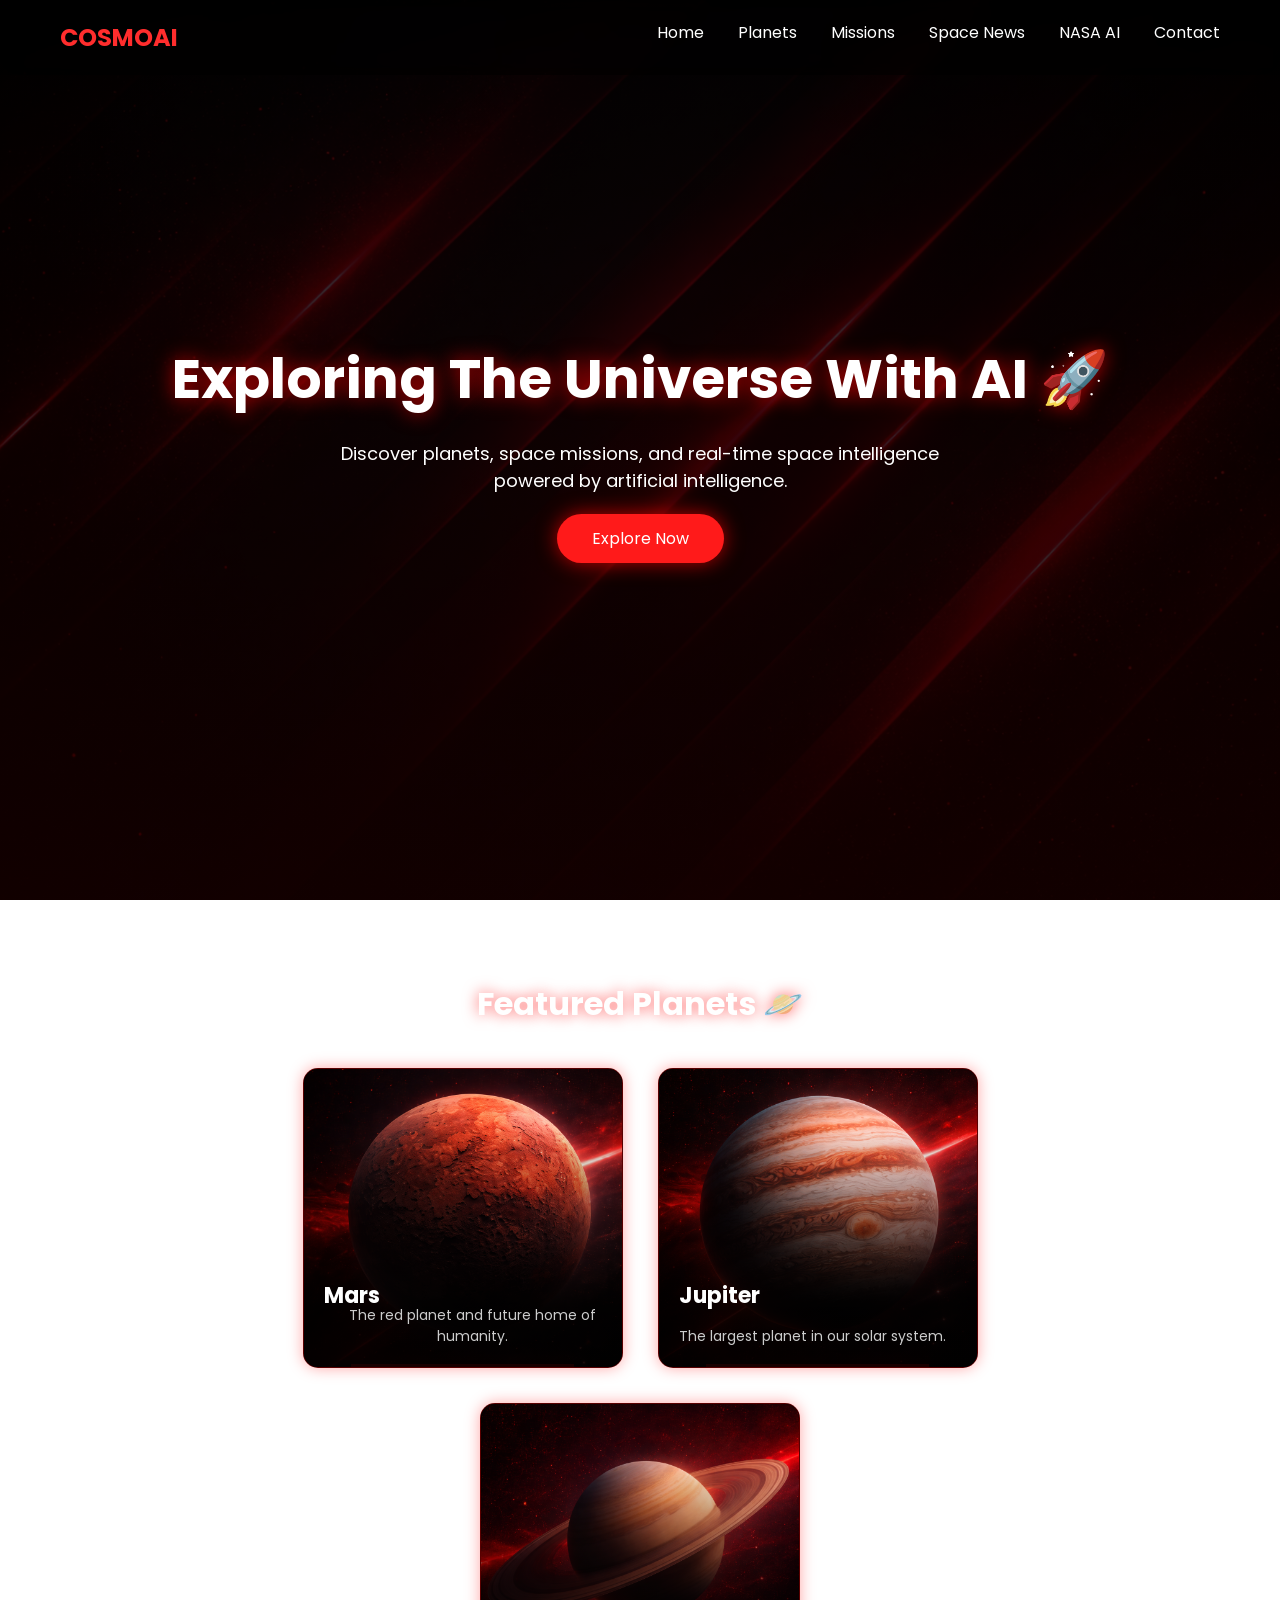
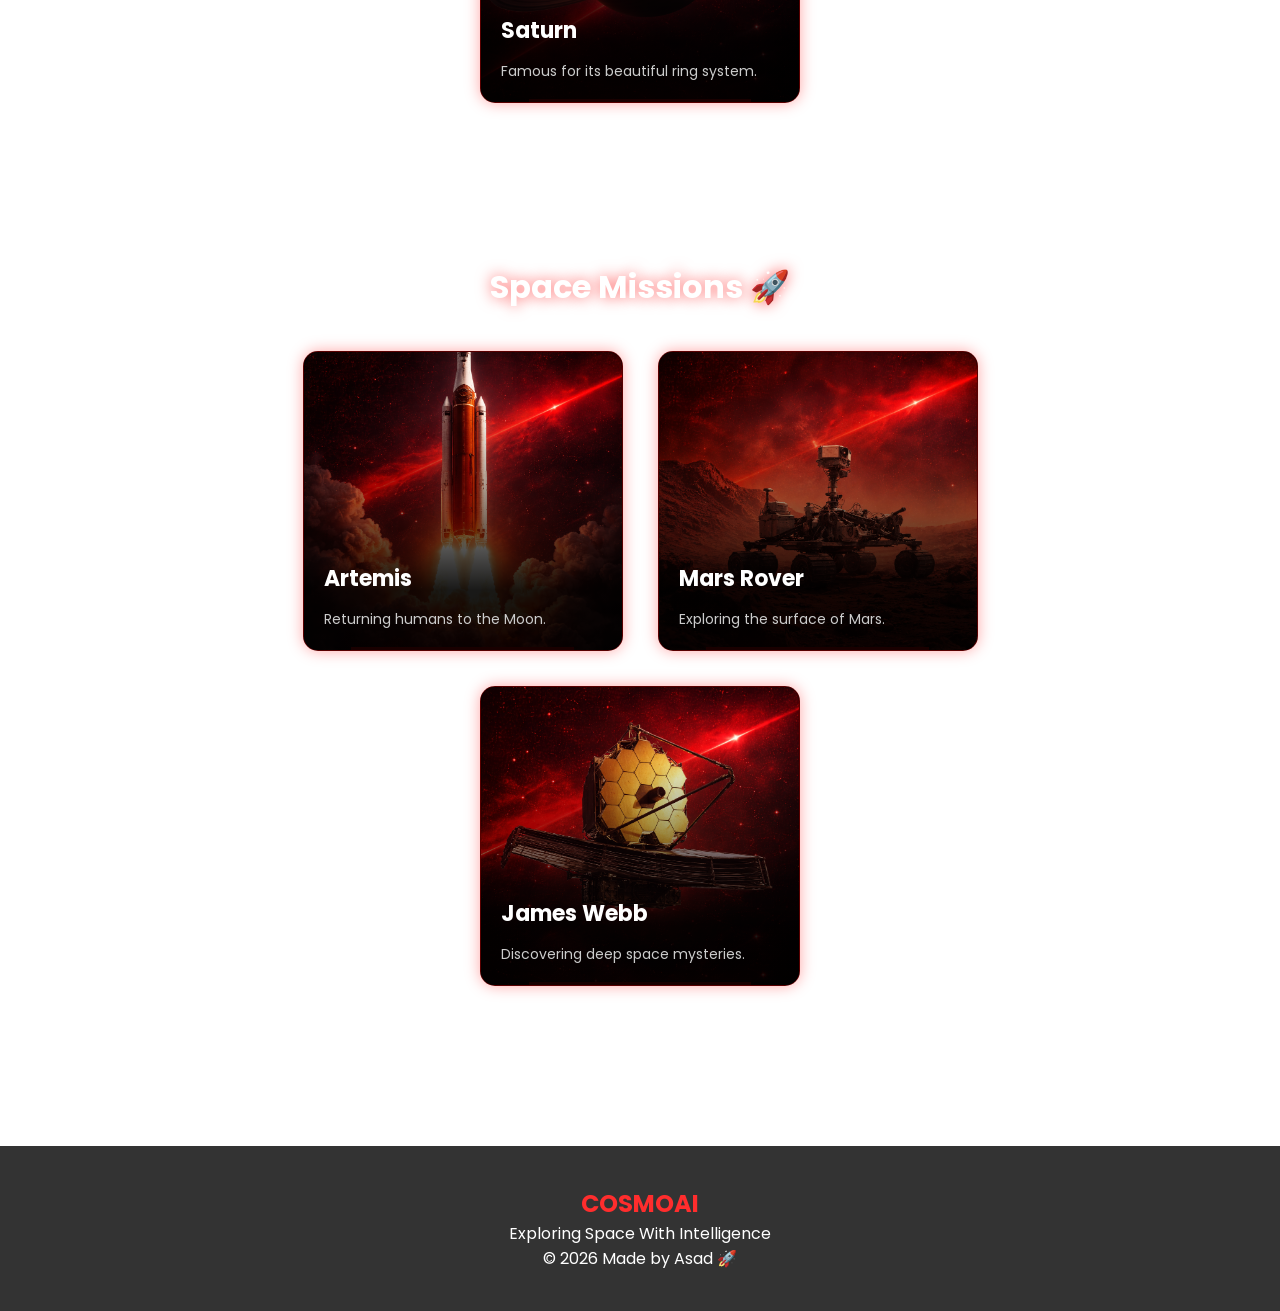
==== index.html @ 58a57398 "image added" ====
<!DOCTYPE html>
<html lang="en">
<head>
    <meta charset="UTF-8">
    <title>CosmoAI</title>
    <meta name="viewport" content="width=device-width, initial-scale=1.0">

    <link rel="stylesheet" href="index.css">
    <link href="https://fonts.googleapis.com/css2?family=Poppins:wght@300;500;700&display=swap" rel="stylesheet">
</head>
<body>

<!-- NAVBAR -->
<header class="navbar">
    <div class="logo">COSMOAI</div>
    <nav>
        <a href="#">Home</a>
        <a href="#">Planets</a>
        <a href="#">Missions</a>
        <a href="#">Space News</a>
        <a href="#">NASA AI</a>
        <a href="#">Contact</a>
    </nav>
</header>

<!-- HERO -->
<section class="hero">
    <h1>Exploring The Universe With AI 🚀</h1>
    <p>Discover planets, space missions, and real-time space intelligence powered by artificial intelligence.</p>
    <button class="glow-btn">Explore Now</button>
</section>

<!-- PLANETS -->
<section class="section">
    <h2>Featured Planets 🪐</h2>
    <div class="cards">
        <div class="card">
            <img src="mars1.png">
            <h3>Mars</h3>
            <p>The red planet and future home of humanity.</p>
        </div>

        <div class="card">
            <img src="jupiter.png">
            <h3>Jupiter</h3>
            <p>The largest planet in our solar system.</p>
        </div>

        <div class="card">
            <img src="saturn.png">
            <h3>Saturn</h3>
            <p>Famous for its beautiful ring system.</p>
        </div>
    </div>
</section>

<!-- MISSIONS -->
<section class="section">
    <h2>Space Missions 🚀</h2>
    <div class="cards">
        <div class="card">
            <img src="artemis.png">
            <h3>Artemis</h3>
            <p>Returning humans to the Moon.</p>
        </div>

        <div class="card">
            <img src="mars-rover.png">
            <h3>Mars Rover</h3>
            <p>Exploring the surface of Mars.</p>
        </div>

        <div class="card">
            <img src="webb.png">
            <h3>James Webb</h3>
            <p>Discovering deep space mysteries.</p>
        </div>
    </div>
</section>

<!-- FOOTER -->
<footer>
    <h2>COSMOAI</h2>
    <p>Exploring Space With Intelligence</p>
    <p>© 2026 Made by Asad 🚀</p>
</footer>

</body>
</html>
---- index.css ----
* {
    margin: 0;
    padding: 0;
    box-sizing: border-box;
    font-family: 'Poppins', sans-serif;
}

body {
    color: white;
    overflow-x: hidden;
}

/* SLASH BACKGROUND */
body::before {
    content: "";
    position: fixed;
    width: 100%;
    height: 100%;
    background:
        linear-gradient(rgba(0,0,0,0.8), rgba(20,0,0,0.85)),
        url("slashes.png");
    background-size: cover;
    background-position: center;
    background-attachment: fixed;
    z-index: -1;
}

/* NAVBAR */
.navbar {
    display: flex;
    justify-content: space-between;
    padding: 20px 60px;
    background: rgba(0,0,0,0.5);
    backdrop-filter: blur(10px);
    position: fixed;
    width: 100%;
    z-index: 1000;
}

.logo {
    font-size: 24px;
    font-weight: 700;
    color: #ff2d2d;
}

nav a {
    color: white;
    text-decoration: none;
    margin-left: 30px;
    transition: 0.3s;
}

nav a:hover {
    color: #ff2d2d;
}

/* HERO */
.hero {
    height: 100vh;
    display: flex;
    flex-direction: column;
    justify-content: center;
    align-items: center;
    text-align: center;
    padding: 0 20px;
}

.hero h1 {
    font-size: 55px;
    text-shadow: 0 0 20px rgba(255,0,0,0.7);
}

.hero p {
    margin: 20px 0;
    max-width: 600px;
    font-size: 18px;
}

/* GLOW BUTTON */
.glow-btn {
    padding: 12px 35px;
    border: none;
    border-radius: 30px;
    background: #ff1a1a;
    color: white;
    font-size: 16px;
    cursor: pointer;
    transition: 0.3s;
    box-shadow: 0 0 20px rgba(255,0,0,0.7);
}

.glow-btn:hover {
    transform: scale(1.1);
    box-shadow: 0 0 40px rgba(255,0,0,1);
}

/* SECTIONS */
.section {
    padding: 80px 10%;
    text-align: center;
}

.section h2 {
    margin-bottom: 40px;
    font-size: 32px;
    text-shadow: 0 0 15px rgba(255,0,0,0.6);
}

/* =========================
   CARDS SECTION
========================= */

/* Cards container */
.cards {
    display: flex;
    justify-content: center;
    gap: 35px;
    flex-wrap: wrap;
}

/* Individual Card */
.card {
    position: relative;
    width: 320px;
    height: 300px;
    border-radius: 15px;
    overflow: hidden;
    cursor: pointer;
    background: #000;

    border: 1px solid rgba(255, 0, 0, 0.35);
    box-shadow: 0 0 15px rgba(255, 0, 0, 0.35);

    transition: all 0.4s ease;
}

/* Card Image */
.card img {
    width: 100%;
    height: 100%;
    object-fit: cover;
    transition: transform 0.5s ease;
}

/* Dark Gradient Overlay */
.card::before {
    content: "";
    position: absolute;
    inset: 0;
    background: linear-gradient(
        to top,
        rgba(0,0,0,0.9) 20%,
        rgba(0,0,0,0.4) 50%,
        transparent 80%
    );
    z-index: 1;
}

/* Text Styling */
.card h3,
.card p {
    position: absolute;
    left: 20px;
    z-index: 2;
}

.card h3 {
    bottom: 55px;
    font-size: 22px;
}

.card p {
    bottom: 20px;
    font-size: 14px;
    color: #ccc;
}

/* Bottom Glow Line */
.card::after {
    content: "";
    position: absolute;
    bottom: 0;
    left: 15%;
    width: 70%;
    height: 3px;
    background: red;
    box-shadow: 0 0 18px red;
}

/* Hover Effects */
.card:hover {
    transform: translateY(-12px);
    box-shadow: 0 0 30px rgba(255, 0, 0, 0.9);
}

.card:hover img {
    transform: scale(1.08);
}

/* FOOTER */
footer {
    background: rgba(0,0,0,0.8);
    padding: 40px;
    text-align: center;
    margin-top: 80px;
}

footer h2 {
    color: #ff2d2d;
}
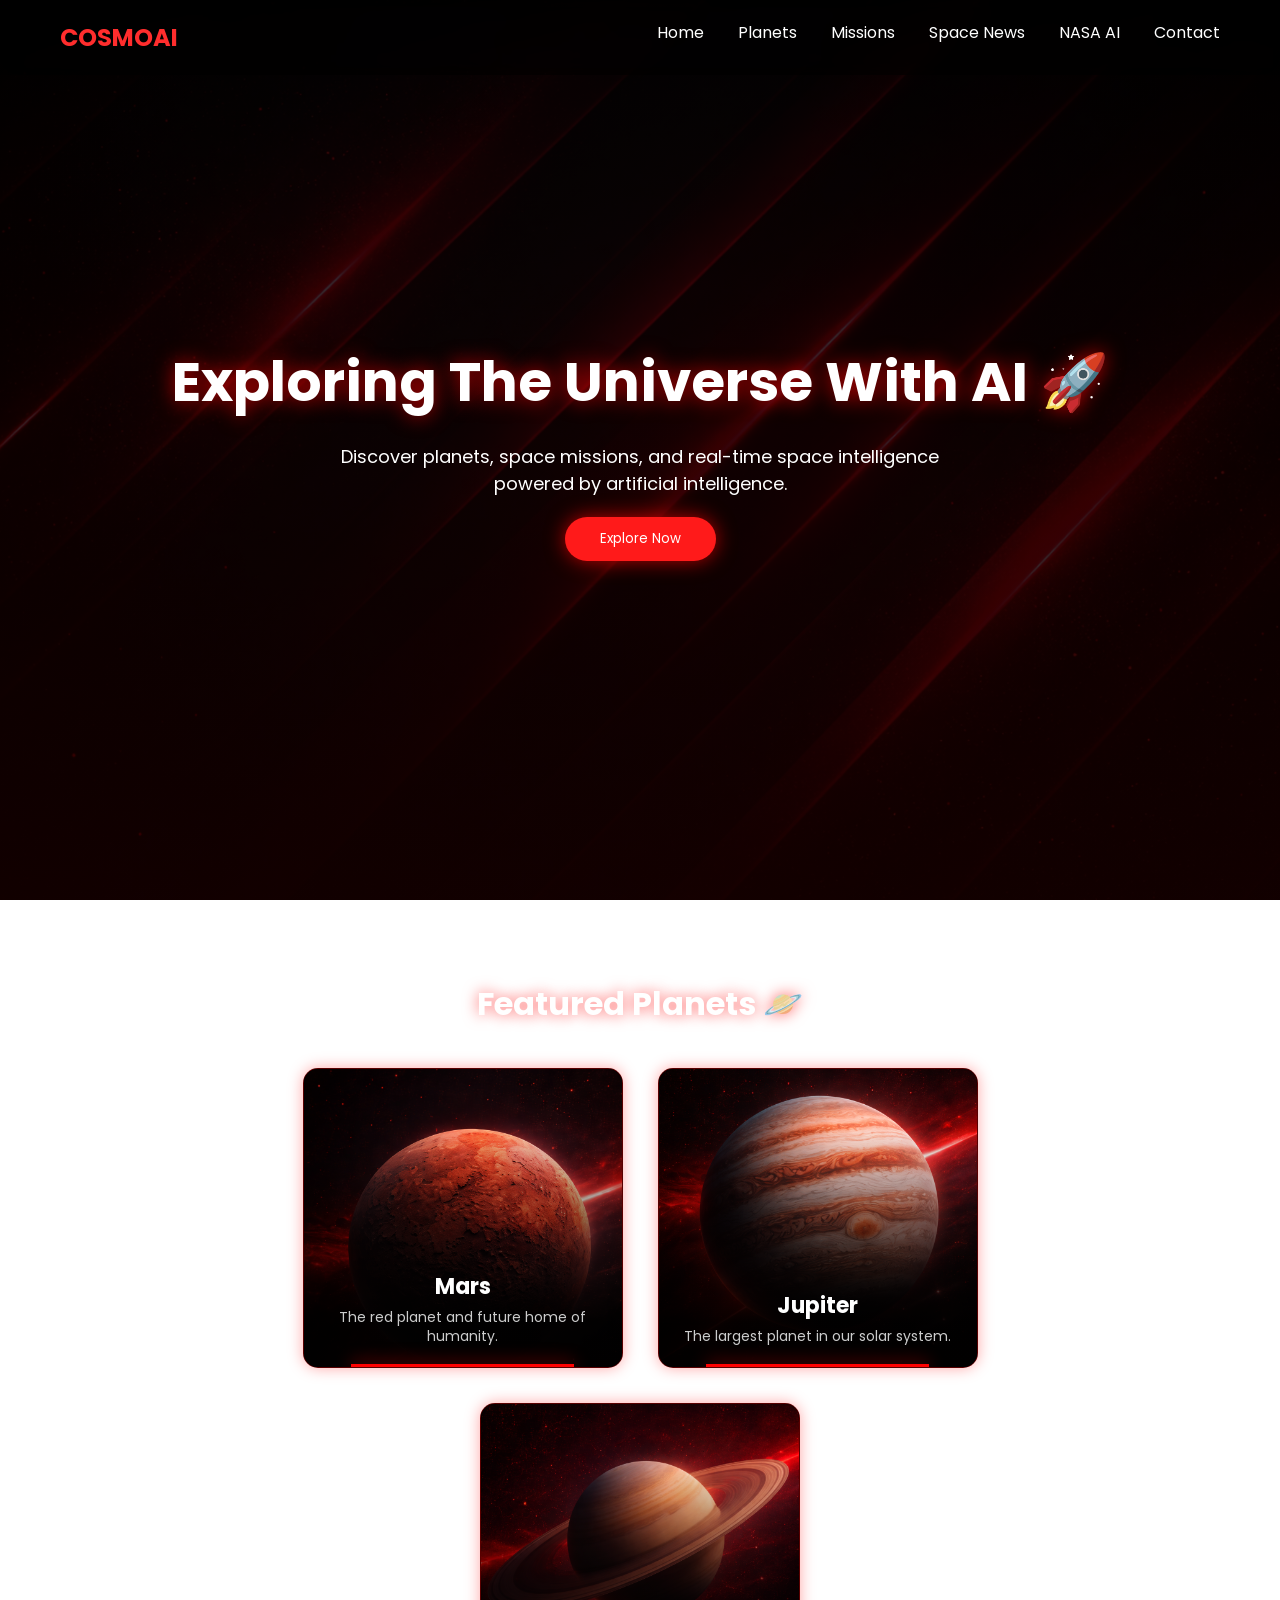
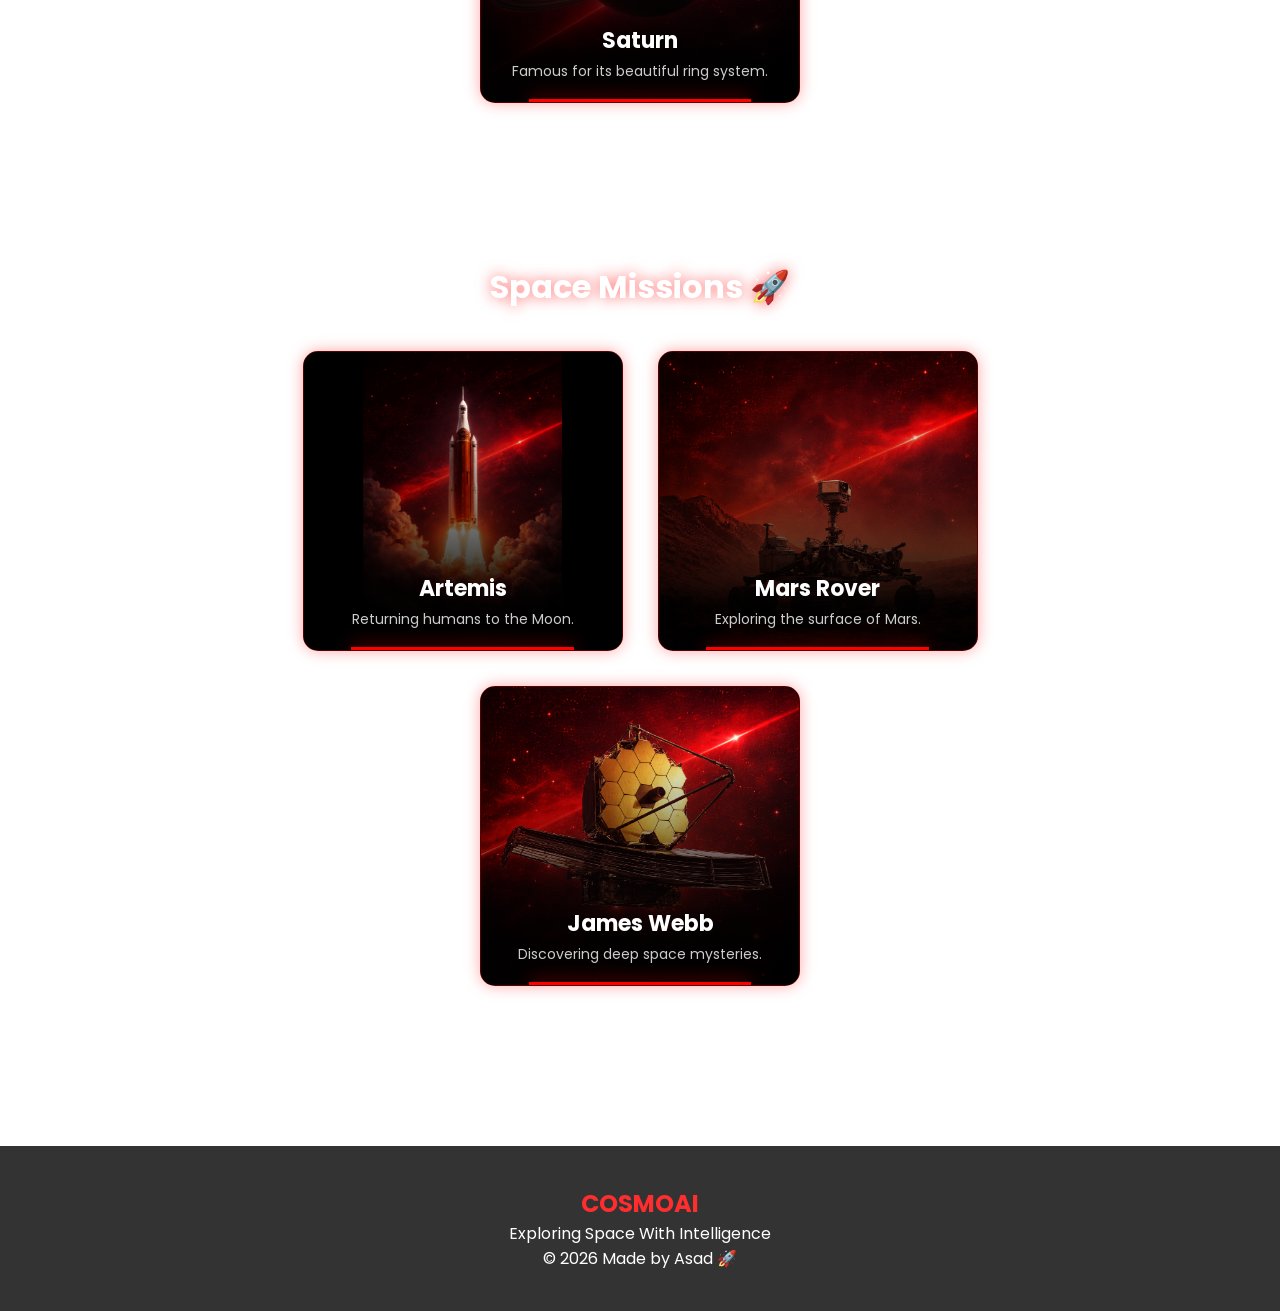
==== commit af63415b: "as" ====
--- a/index.html
+++ b/index.html
@@ -8,6 +8,7 @@
     <link rel="stylesheet" href="index.css">
     <link href="https://fonts.googleapis.com/css2?family=Poppins:wght@300;500;700&display=swap" rel="stylesheet">
 </head>
+
 <body>
 
 <!-- NAVBAR -->
@@ -26,55 +27,76 @@
 <!-- HERO -->
 <section class="hero">
     <h1>Exploring The Universe With AI 🚀</h1>
-    <p>Discover planets, space missions, and real-time space intelligence powered by artificial intelligence.</p>
+    <p>
+        Discover planets, space missions, and real-time space intelligence
+        powered by artificial intelligence.
+    </p>
     <button class="glow-btn">Explore Now</button>
 </section>
 
 <!-- PLANETS -->
 <section class="section">
     <h2>Featured Planets 🪐</h2>
+
     <div class="cards">
+
         <div class="card">
             <img src="mars1.png">
-            <h3>Mars</h3>
-            <p>The red planet and future home of humanity.</p>
+            <div class="card-content">
+                <h3>Mars</h3>
+                <p>The red planet and future home of humanity.</p>
+            </div>
         </div>
 
         <div class="card">
             <img src="jupiter.png">
-            <h3>Jupiter</h3>
-            <p>The largest planet in our solar system.</p>
+            <div class="card-content">
+                <h3>Jupiter</h3>
+                <p>The largest planet in our solar system.</p>
+            </div>
         </div>
 
         <div class="card">
             <img src="saturn.png">
-            <h3>Saturn</h3>
-            <p>Famous for its beautiful ring system.</p>
+            <div class="card-content">
+                <h3>Saturn</h3>
+                <p>Famous for its beautiful ring system.</p>
+            </div>
         </div>
+
     </div>
 </section>
 
 <!-- MISSIONS -->
 <section class="section">
     <h2>Space Missions 🚀</h2>
+
     <div class="cards">
+
         <div class="card">
             <img src="artemis.png">
-            <h3>Artemis</h3>
-            <p>Returning humans to the Moon.</p>
+            <div class="card-content">
+                <h3>Artemis</h3>
+                <p>Returning humans to the Moon.</p>
+            </div>
         </div>
 
         <div class="card">
             <img src="mars-rover.png">
-            <h3>Mars Rover</h3>
-            <p>Exploring the surface of Mars.</p>
+            <div class="card-content">
+                <h3>Mars Rover</h3>
+                <p>Exploring the surface of Mars.</p>
+            </div>
         </div>
 
         <div class="card">
             <img src="webb.png">
-            <h3>James Webb</h3>
-            <p>Discovering deep space mysteries.</p>
+            <div class="card-content">
+                <h3>James Webb</h3>
+                <p>Discovering deep space mysteries.</p>
+            </div>
         </div>
+
     </div>
 </section>
 
@@ -86,4 +108,4 @@
 </footer>
 
 </body>
-</html>
+</html>
--- a/index.css
+++ b/index.css
@@ -1,210 +1,214 @@
-* {
-    margin: 0;
-    padding: 0;
-    box-sizing: border-box;
-    font-family: 'Poppins', sans-serif;
-}
-
-body {
-    color: white;
-    overflow-x: hidden;
-}
-
-/* SLASH BACKGROUND */
-body::before {
-    content: "";
-    position: fixed;
-    width: 100%;
-    height: 100%;
+*{
+    margin:0;
+    padding:0;
+    box-sizing:border-box;
+    font-family:'Poppins',sans-serif;
+}
+
+body{
+    color:white;
+    overflow-x:hidden;
+}
+
+/* BACKGROUND */
+body::before{
+    content:"";
+    position:fixed;
+    width:100%;
+    height:100%;
     background:
-        linear-gradient(rgba(0,0,0,0.8), rgba(20,0,0,0.85)),
+        linear-gradient(rgba(0,0,0,0.8),rgba(20,0,0,0.85)),
         url("slashes.png");
-    background-size: cover;
-    background-position: center;
-    background-attachment: fixed;
-    z-index: -1;
+    background-size:cover;
+    background-position:center;
+    background-attachment:fixed;
+    z-index:-1;
 }
 
 /* NAVBAR */
-.navbar {
-    display: flex;
-    justify-content: space-between;
-    padding: 20px 60px;
-    background: rgba(0,0,0,0.5);
-    backdrop-filter: blur(10px);
-    position: fixed;
-    width: 100%;
-    z-index: 1000;
-}
-
-.logo {
-    font-size: 24px;
-    font-weight: 700;
-    color: #ff2d2d;
-}
-
-nav a {
-    color: white;
-    text-decoration: none;
-    margin-left: 30px;
-    transition: 0.3s;
-}
-
-nav a:hover {
-    color: #ff2d2d;
+.navbar{
+    display:flex;
+    justify-content:space-between;
+    padding:20px 60px;
+    background:rgba(0,0,0,0.5);
+    backdrop-filter:blur(10px);
+    position:fixed;
+    width:100%;
+    z-index:1000;
+}
+
+.logo{
+    font-size:24px;
+    font-weight:700;
+    color:#ff2d2d;
+}
+
+nav a{
+    color:white;
+    text-decoration:none;
+    margin-left:30px;
+    transition:.3s;
+}
+
+nav a:hover{
+    color:#ff2d2d;
 }
 
 /* HERO */
-.hero {
-    height: 100vh;
-    display: flex;
-    flex-direction: column;
-    justify-content: center;
-    align-items: center;
-    text-align: center;
-    padding: 0 20px;
-}
-
-.hero h1 {
-    font-size: 55px;
-    text-shadow: 0 0 20px rgba(255,0,0,0.7);
-}
-
-.hero p {
-    margin: 20px 0;
-    max-width: 600px;
-    font-size: 18px;
-}
-
-/* GLOW BUTTON */
-.glow-btn {
-    padding: 12px 35px;
-    border: none;
-    border-radius: 30px;
-    background: #ff1a1a;
-    color: white;
-    font-size: 16px;
-    cursor: pointer;
-    transition: 0.3s;
-    box-shadow: 0 0 20px rgba(255,0,0,0.7);
-}
-
-.glow-btn:hover {
-    transform: scale(1.1);
-    box-shadow: 0 0 40px rgba(255,0,0,1);
-}
-
-/* SECTIONS */
-.section {
-    padding: 80px 10%;
-    text-align: center;
-}
-
-.section h2 {
-    margin-bottom: 40px;
-    font-size: 32px;
-    text-shadow: 0 0 15px rgba(255,0,0,0.6);
-}
-
-/* =========================
-   CARDS SECTION
-========================= */
-
-/* Cards container */
-.cards {
-    display: flex;
-    justify-content: center;
-    gap: 35px;
-    flex-wrap: wrap;
-}
-
-/* Individual Card */
-.card {
-    position: relative;
-    width: 320px;
-    height: 300px;
-    border-radius: 15px;
-    overflow: hidden;
-    cursor: pointer;
-    background: #000;
-
-    border: 1px solid rgba(255, 0, 0, 0.35);
-    box-shadow: 0 0 15px rgba(255, 0, 0, 0.35);
-
-    transition: all 0.4s ease;
-}
-
-/* Card Image */
-.card img {
-    width: 100%;
-    height: 100%;
-    object-fit: cover;
-    transition: transform 0.5s ease;
-}
-
-/* Dark Gradient Overlay */
-.card::before {
-    content: "";
-    position: absolute;
-    inset: 0;
-    background: linear-gradient(
+.hero{
+    height:100vh;
+    display:flex;
+    flex-direction:column;
+    justify-content:center;
+    align-items:center;
+    text-align:center;
+    padding:0 20px;
+}
+
+.hero h1{
+    font-size:55px;
+    text-shadow:0 0 20px rgba(255,0,0,0.7);
+}
+
+.hero p{
+    margin:20px 0;
+    max-width:600px;
+    font-size:18px;
+}
+
+/* BUTTON */
+.glow-btn{
+    padding:12px 35px;
+    border:none;
+    border-radius:30px;
+    background:#ff1a1a;
+    color:white;
+    cursor:pointer;
+    box-shadow:0 0 20px rgba(255,0,0,0.7);
+    transition:.3s;
+}
+
+.glow-btn:hover{
+    transform:scale(1.1);
+    box-shadow:0 0 40px rgba(255,0,0,1);
+}
+
+/* SECTION */
+.section{
+    padding:80px 10%;
+    text-align:center;
+}
+
+.section h2{
+    margin-bottom:40px;
+    font-size:32px;
+    text-shadow:0 0 15px rgba(255,0,0,0.6);
+}
+
+/* CARDS */
+.cards{
+    display:flex;
+    justify-content:center;
+    gap:35px;
+    flex-wrap:wrap;
+}
+
+.card{
+    position:relative;
+    width:320px;
+    height:300px;
+    border-radius:15px;
+    overflow:hidden;
+    background:#000;
+    cursor:pointer;
+
+    border:1px solid rgba(255,0,0,.35);
+    box-shadow:0 0 15px rgba(255,0,0,.35);
+    transition:.4s;
+}
+
+/* IMAGE */
+.card img{
+    width:100%;
+    height:100%;
+    object-fit:cover;
+    object-position:center;
+    transition:.5s;
+}
+
+/* IMAGE FIXES */
+.card img[src*="mars"]{
+    object-position:center 30%;
+}
+
+.card img[src*="artemis"]{
+    object-fit:contain;
+    background:black;
+}
+
+/* OVERLAY */
+.card::before{
+    content:"";
+    position:absolute;
+    inset:0;
+    background:linear-gradient(
         to top,
-        rgba(0,0,0,0.9) 20%,
-        rgba(0,0,0,0.4) 50%,
+        rgba(0,0,0,.95) 15%,
+        rgba(0,0,0,.5) 45%,
         transparent 80%
     );
-    z-index: 1;
-}
-
-/* Text Styling */
-.card h3,
-.card p {
-    position: absolute;
-    left: 20px;
-    z-index: 2;
-}
-
-.card h3 {
-    bottom: 55px;
-    font-size: 22px;
-}
-
-.card p {
-    bottom: 20px;
-    font-size: 14px;
-    color: #ccc;
-}
-
-/* Bottom Glow Line */
-.card::after {
-    content: "";
-    position: absolute;
-    bottom: 0;
-    left: 15%;
-    width: 70%;
-    height: 3px;
-    background: red;
-    box-shadow: 0 0 18px red;
-}
-
-/* Hover Effects */
-.card:hover {
-    transform: translateY(-12px);
-    box-shadow: 0 0 30px rgba(255, 0, 0, 0.9);
-}
-
-.card:hover img {
-    transform: scale(1.08);
+}
+
+/* TEXT BLOCK */
+.card-content{
+    position:absolute;
+    bottom:20px;
+    left:20px;
+    right:20px;
+    z-index:2;
+}
+
+.card-content h3{
+    font-size:22px;
+    margin-bottom:5px;
+}
+
+.card-content p{
+    font-size:14px;
+    color:#ccc;
+    line-height:1.4;
+}
+
+/* GLOW LINE */
+.card::after{
+    content:"";
+    position:absolute;
+    bottom:0;
+    left:15%;
+    width:70%;
+    height:3px;
+    background:red;
+    box-shadow:0 0 18px red;
+}
+
+/* HOVER */
+.card:hover{
+    transform:translateY(-10px);
+    box-shadow:0 0 35px rgba(255,0,0,.9);
+}
+
+.card:hover img{
+    transform:scale(1.08);
 }
 
 /* FOOTER */
-footer {
-    background: rgba(0,0,0,0.8);
-    padding: 40px;
-    text-align: center;
-    margin-top: 80px;
-}
-
-footer h2 {
-    color: #ff2d2d;
-}
+footer{
+    background:rgba(0,0,0,0.8);
+    padding:40px;
+    text-align:center;
+    margin-top:80px;
+}
+
+footer h2{
+    color:#ff2d2d;
+}
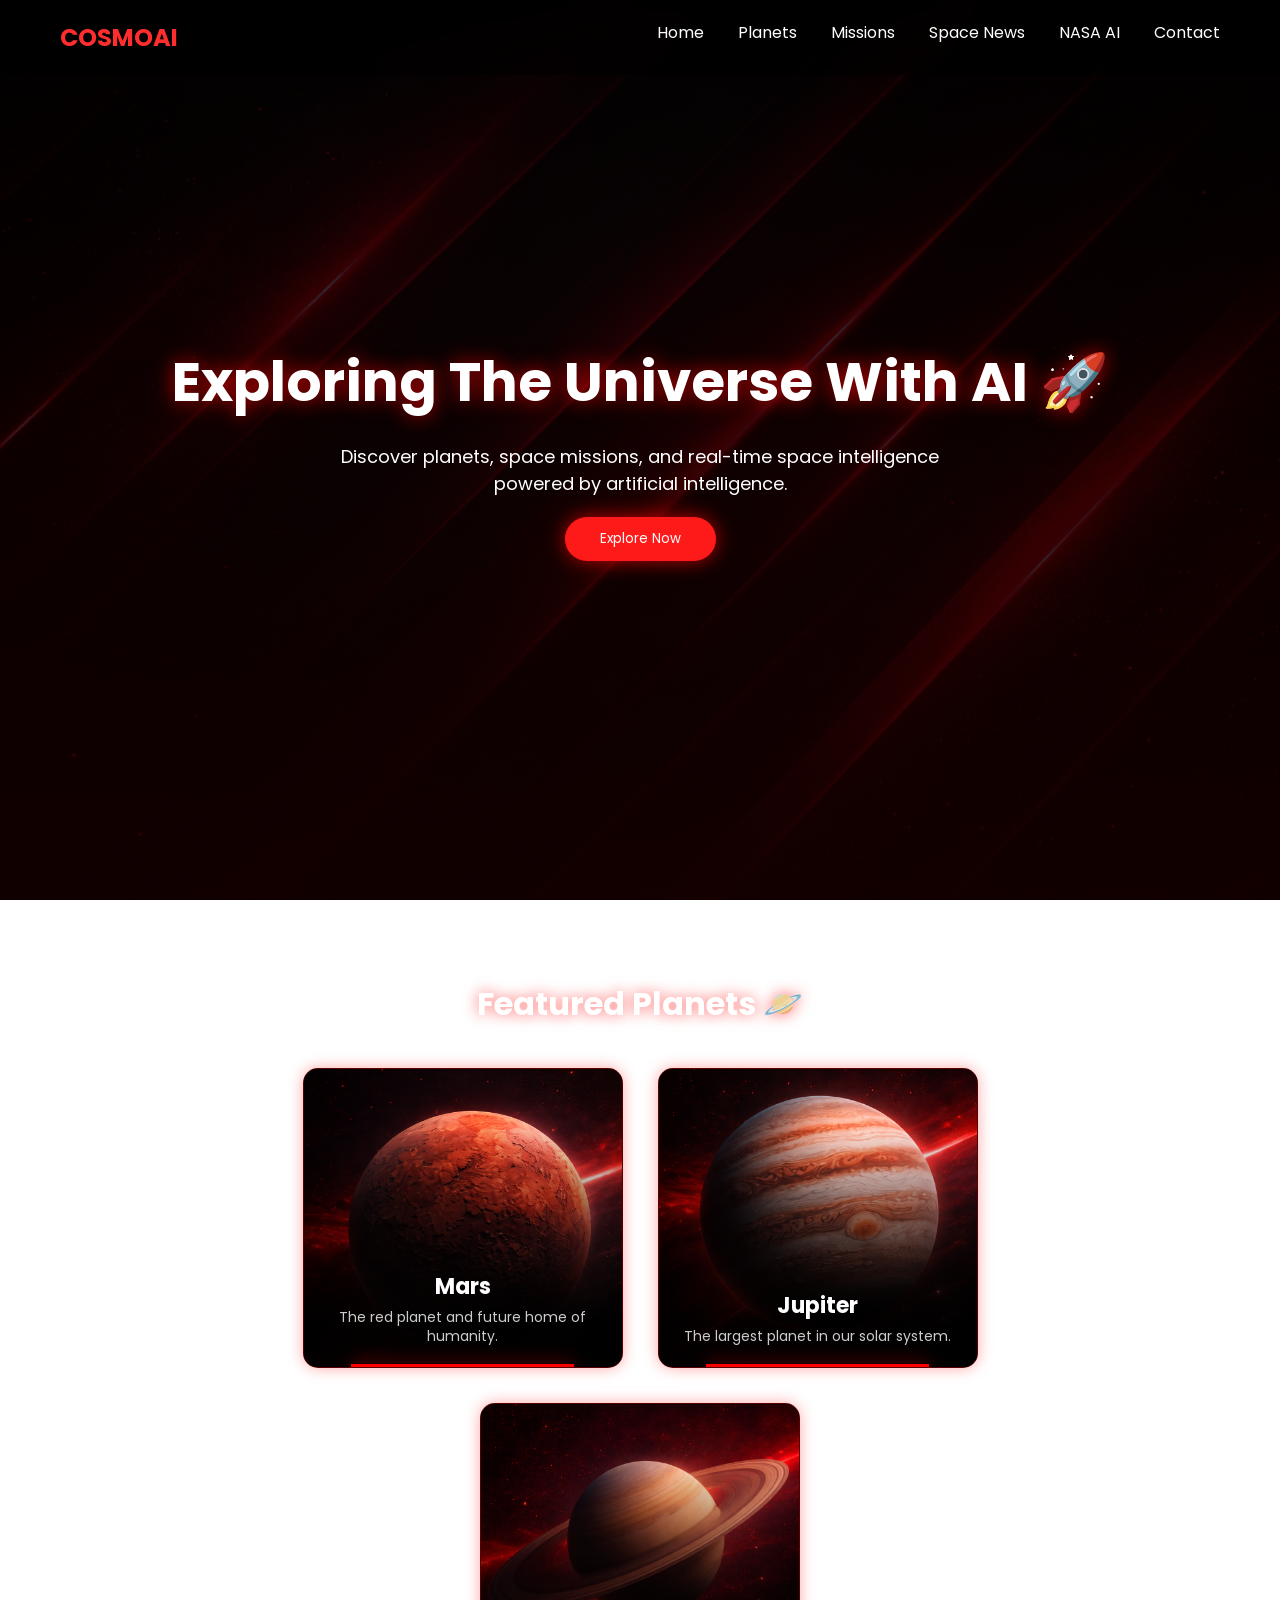
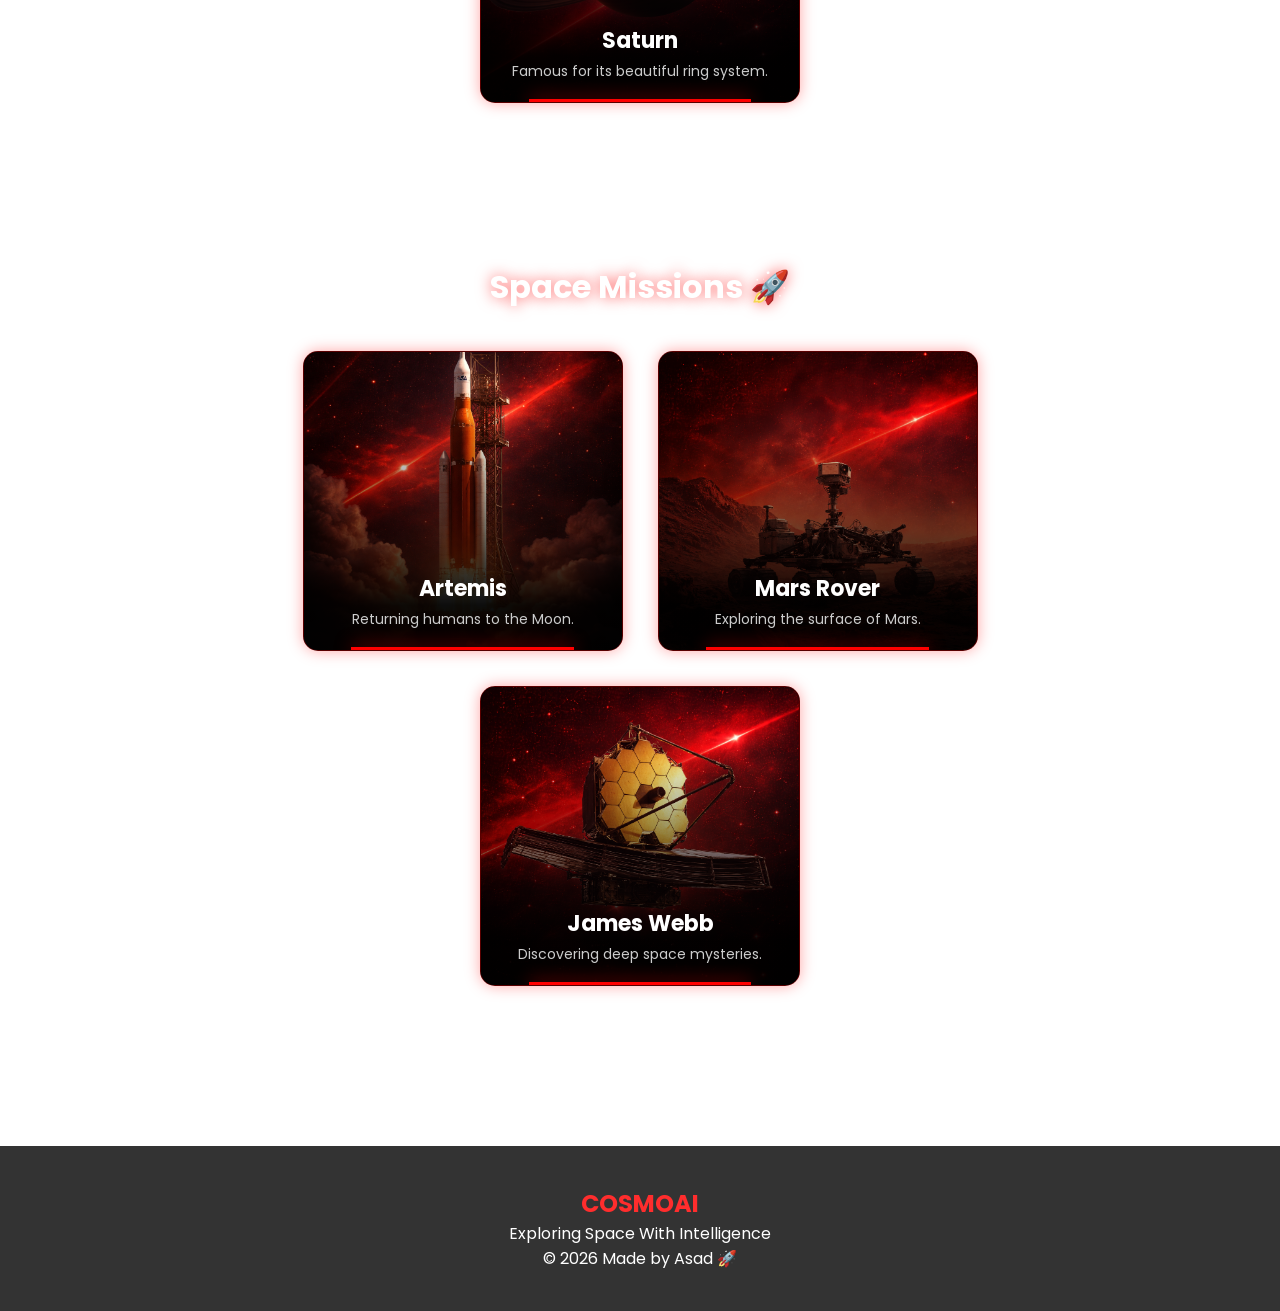
==== commit d91336fb: "1st complete" ====
--- a/index.html
+++ b/index.html
@@ -74,7 +74,7 @@
     <div class="cards">
 
         <div class="card">
-            <img src="artemis.png">
+            <img src="aretemis1.png">
             <div class="card-content">
                 <h3>Artemis</h3>
                 <p>Returning humans to the Moon.</p>
--- a/index.css
+++ b/index.css
@@ -138,14 +138,15 @@
 
 /* IMAGE FIXES */
 .card img[src*="mars"]{
-    object-position:center 30%;
-}
-
-.card img[src*="artemis"]{
-    object-fit:contain;
-    background:black;
-}
-
+    object-position:center 40%;
+}
+
+.card img[src*="artemis"] {
+    width: 100%;
+    height: 100%;
+    object-fit: cover;
+    background: #000;
+}
 /* OVERLAY */
 .card::before{
     content:"";
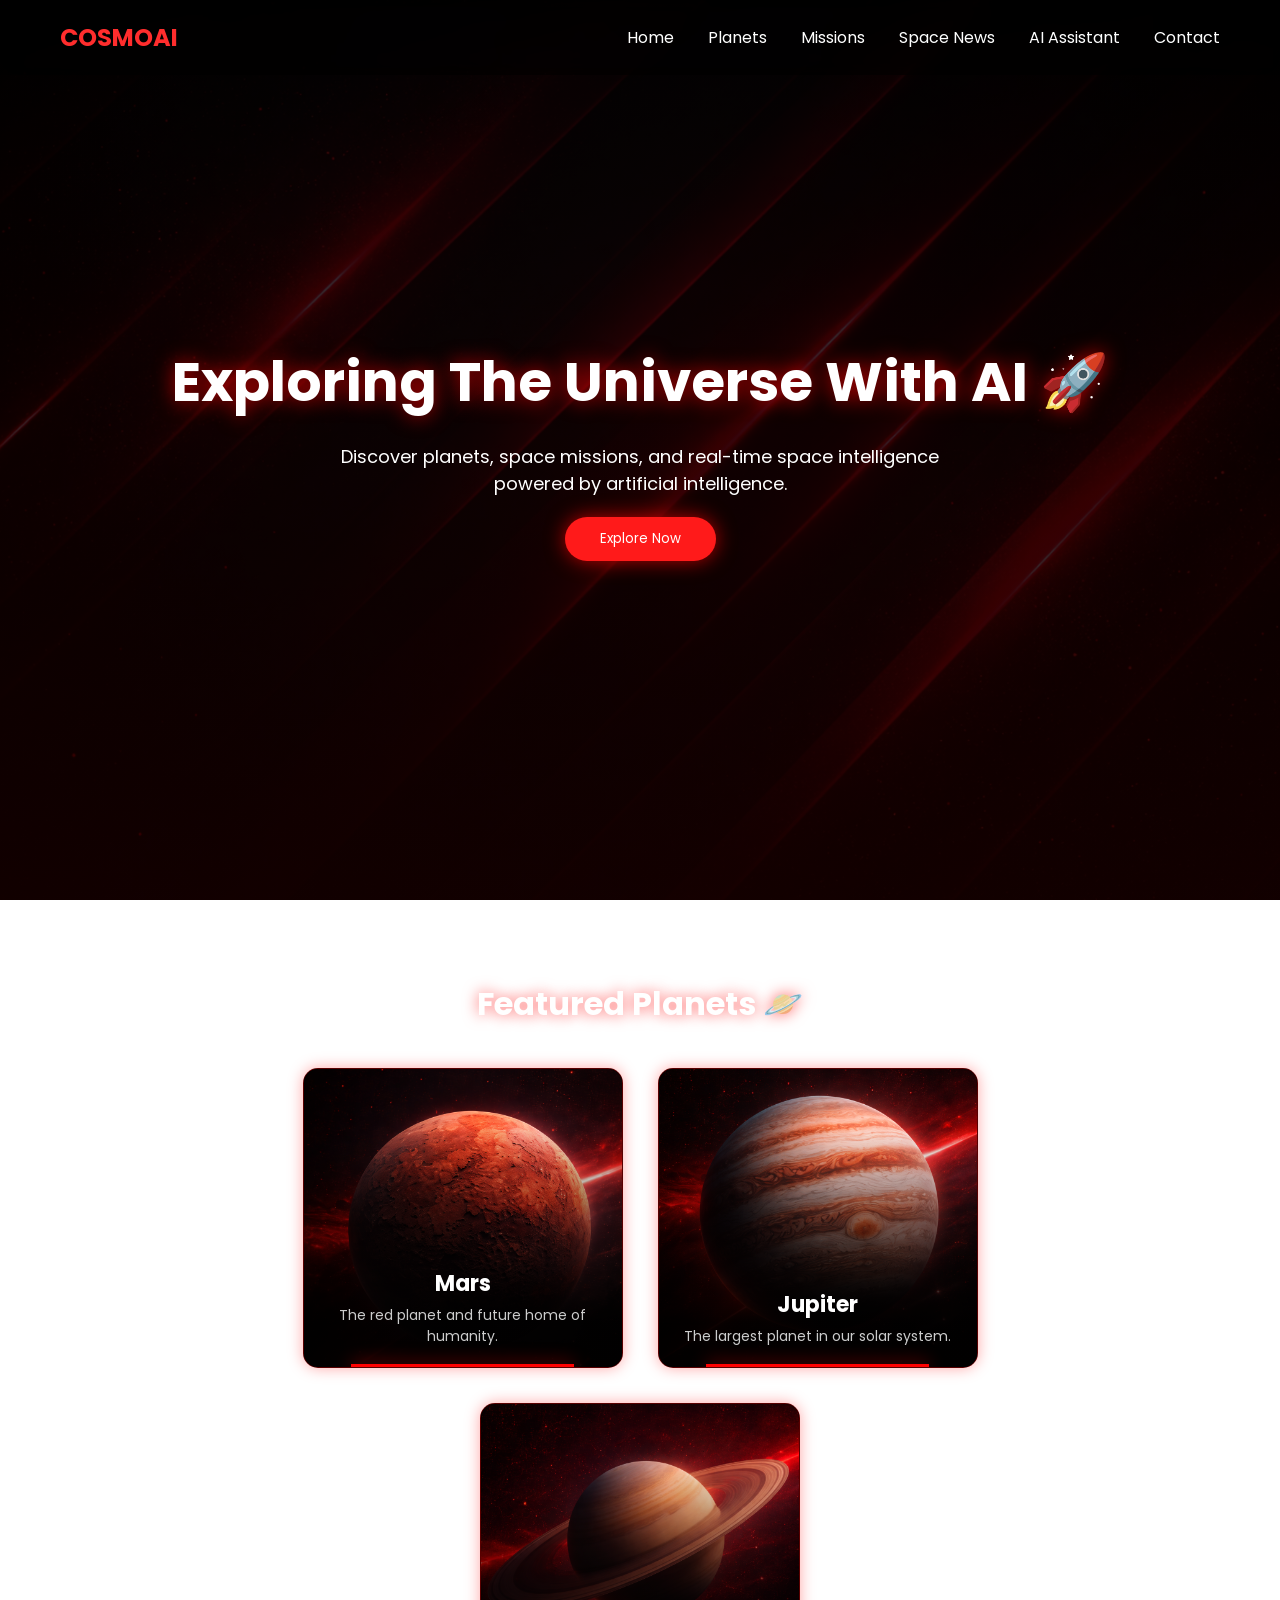
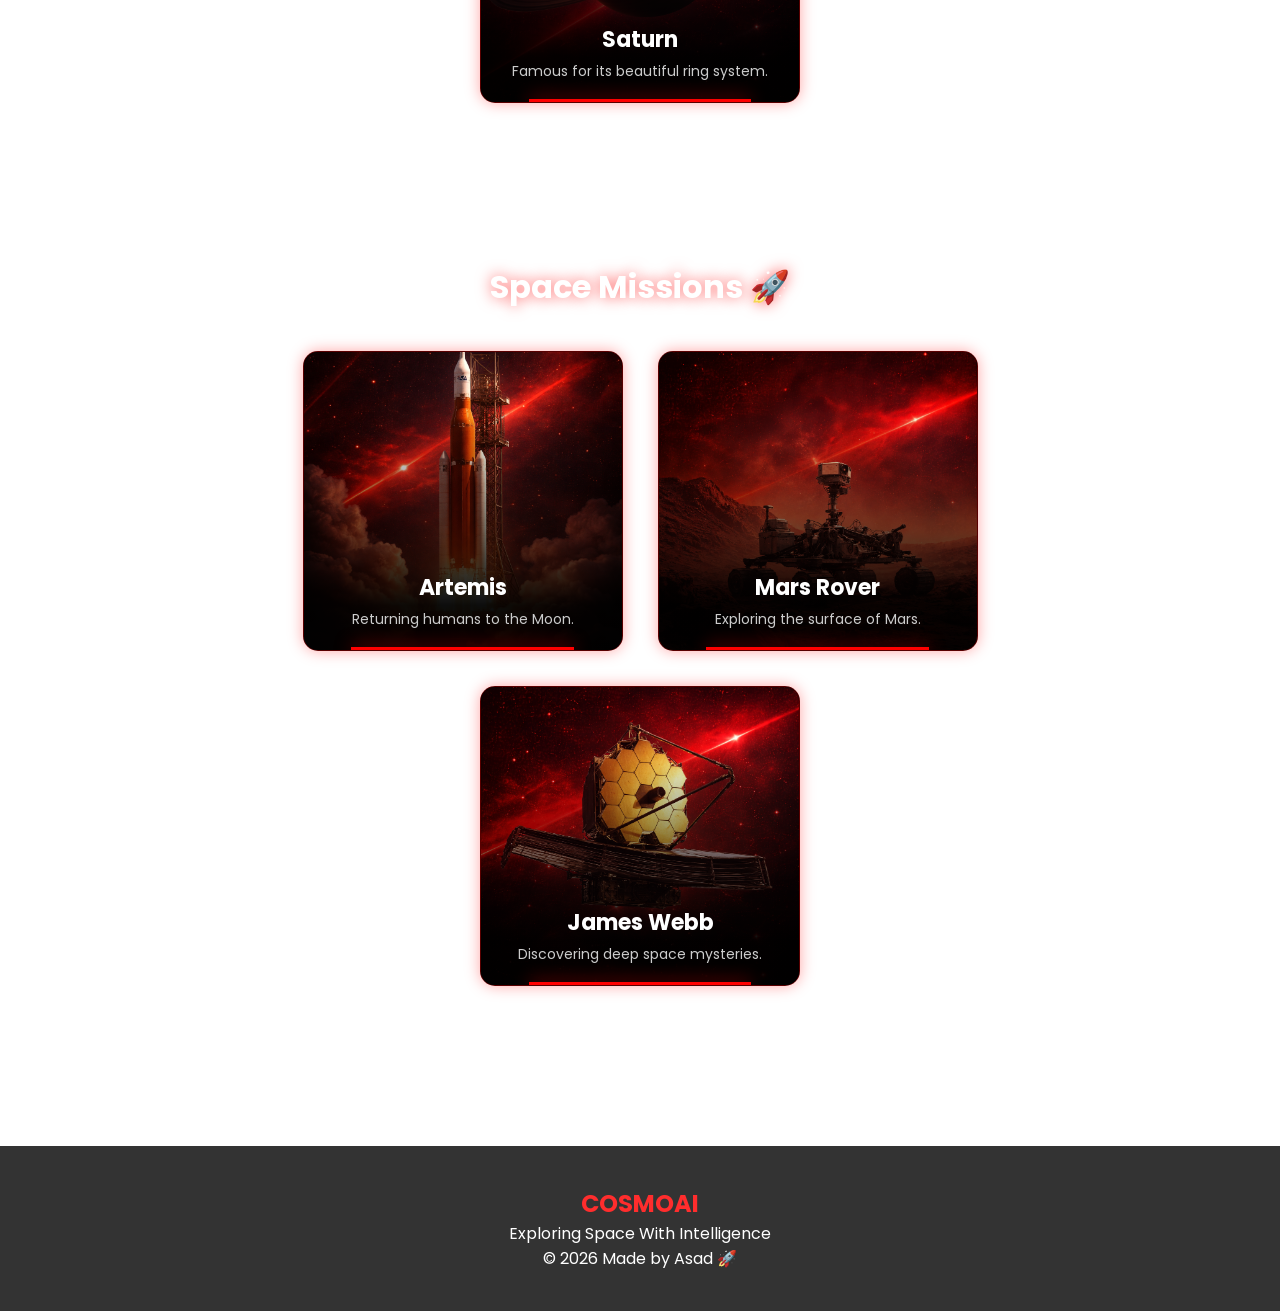
==== commit daa553ec: "good" ====
--- a/index.html
+++ b/index.html
@@ -1,28 +1,47 @@
 <!DOCTYPE html>
 <html lang="en">
 <head>
-    <meta charset="UTF-8">
-    <title>CosmoAI</title>
-    <meta name="viewport" content="width=device-width, initial-scale=1.0">
+<meta charset="UTF-8">
+<title>CosmoAI</title>
+<meta name="viewport" content="width=device-width, initial-scale=1.0">
 
-    <link rel="stylesheet" href="index.css">
-    <link href="https://fonts.googleapis.com/css2?family=Poppins:wght@300;500;700&display=swap" rel="stylesheet">
+<link rel="stylesheet" href="index.css">
+<link href="https://fonts.googleapis.com/css2?family=Poppins:wght@300;500;700&display=swap" rel="stylesheet">
 </head>
 
 <body>
+<!-- navbar -->
+<header class="navbar">
 
-<!-- NAVBAR -->
-<header class="navbar">
     <div class="logo">COSMOAI</div>
-    <nav>
+
+    <nav class="nav-links">
         <a href="#">Home</a>
         <a href="#">Planets</a>
         <a href="#">Missions</a>
         <a href="#">Space News</a>
-        <a href="#">NASA AI</a>
+        <a href="#">AI Assistant</a>
         <a href="#">Contact</a>
     </nav>
+
+    <!-- MENU BUTTON -->
+    <button class="menu-btn" onclick="toggleSidebar()">☰</button>
+
 </header>
+
+<!-- SIDEBAR -->
+<div id="sidebar" class="sidebar">
+
+    <span class="close-btn" onclick="toggleSidebar()">✖</span>
+
+    <a href="#">Home</a>
+    <a href="#">Planets</a>
+    <a href="#">Missions</a>
+    <a href="#">Explore</a>
+    <a href="#">AI Assistant</a>
+    <a href="#">Contact</a>
+
+</div>
 
 <!-- HERO -->
 <section class="hero">
@@ -36,76 +55,74 @@
 
 <!-- PLANETS -->
 <section class="section">
-    <h2>Featured Planets 🪐</h2>
-
-    <div class="cards">
-
-        <div class="card">
-            <img src="mars1.png">
-            <div class="card-content">
-                <h3>Mars</h3>
-                <p>The red planet and future home of humanity.</p>
+        <h2>Featured Planets 🪐</h2>
+        <div class="cards">
+            <div class="card">
+                <img src="mars1.png">
+                    <div class="card-content">
+                        <h3>Mars</h3>
+                            <p>The red planet and future home of humanity.</p>
             </div>
         </div>
 
-        <div class="card">
-            <img src="jupiter.png">
+    <div class="card">
+        <img src="jupiter.png">
             <div class="card-content">
                 <h3>Jupiter</h3>
                 <p>The largest planet in our solar system.</p>
             </div>
-        </div>
+    </div>
 
-        <div class="card">
-            <img src="saturn.png">
+    <div class="card">
+        <img src="saturn.png">
             <div class="card-content">
                 <h3>Saturn</h3>
                 <p>Famous for its beautiful ring system.</p>
             </div>
-        </div>
+    </div>
 
-    </div>
+</div>
 </section>
 
 <!-- MISSIONS -->
 <section class="section">
     <h2>Space Missions 🚀</h2>
+        <div class="cards">
+            <div class="card">
+                <img src="aretemis1.png">
+                    <div class="card-content">
+                        <h3>Artemis</h3>
+                        <p>Returning humans to the Moon.</p>
+            </div>
+    </div>
 
-    <div class="cards">
-
-        <div class="card">
-            <img src="aretemis1.png">
-            <div class="card-content">
-                <h3>Artemis</h3>
-                <p>Returning humans to the Moon.</p>
-            </div>
-        </div>
-
-        <div class="card">
-            <img src="mars-rover.png">
+    <div class="card">
+        <img src="mars-rover.png">
             <div class="card-content">
                 <h3>Mars Rover</h3>
                 <p>Exploring the surface of Mars.</p>
             </div>
-        </div>
+    </div>
 
-        <div class="card">
-            <img src="webb.png">
+    <div class="card">
+        <img src="webb.png">
             <div class="card-content">
                 <h3>James Webb</h3>
                 <p>Discovering deep space mysteries.</p>
             </div>
-        </div>
+    </div>
 
-    </div>
+</div>
 </section>
 
 <!-- FOOTER -->
 <footer>
-    <h2>COSMOAI</h2>
-    <p>Exploring Space With Intelligence</p>
-    <p>© 2026 Made by Asad 🚀</p>
+<h2>COSMOAI</h2>
+<p>Exploring Space With Intelligence</p>
+<p>© 2026 Made by Asad 🚀</p>
 </footer>
+
+<script src="index.js"></script>
 
 </body>
 </html>
--- a/index.css
+++ b/index.css
@@ -1,215 +1,268 @@
 *{
-    margin:0;
-    padding:0;
-    box-sizing:border-box;
-    font-family:'Poppins',sans-serif;
+margin:0;
+padding:0;
+box-sizing:border-box;
+font-family:'Poppins',sans-serif;
 }
 
 body{
-    color:white;
-    overflow-x:hidden;
+color:white;
+overflow-x:hidden;
 }
 
 /* BACKGROUND */
 body::before{
-    content:"";
-    position:fixed;
-    width:100%;
-    height:100%;
-    background:
-        linear-gradient(rgba(0,0,0,0.8),rgba(20,0,0,0.85)),
-        url("slashes.png");
-    background-size:cover;
-    background-position:center;
-    background-attachment:fixed;
-    z-index:-1;
+content:"";
+position:fixed;
+width:100%;
+height:100%;
+background:
+linear-gradient(rgba(0,0,0,0.8),rgba(20,0,0,0.85)),
+url("slashes.png");
+background-size:cover;
+background-position:center;
+background-attachment:fixed;
+z-index:-1;
 }
 
 /* NAVBAR */
 .navbar{
-    display:flex;
-    justify-content:space-between;
-    padding:20px 60px;
-    background:rgba(0,0,0,0.5);
+display:flex;
+justify-content:space-between;
+align-items:center;
+padding:20px 60px;
+background:rgba(0,0,0,0.5);
+backdrop-filter:blur(10px);
+position:fixed;
+width:100%;
+z-index:1000;
+}
+
+.logo{
+font-size:24px;
+font-weight:700;
+color:#ff2d2d;
+}
+
+.nav-links a{
+color:white;
+text-decoration:none;
+margin-left:30px;
+transition:.3s;
+}
+
+.nav-links a:hover{
+color:#ff2d2d;
+}
+
+/* MENU BUTTON */
+.menu-btn{
+    font-size:26px;
+    background:none;
+    border:none;
+    color:white;
+    cursor:pointer;
+    display:none;
+}
+
+/* SIDEBAR */
+.sidebar{
+    position:fixed;
+    top:0;
+    left:-260px;
+    width:260px;
+    height:100%;
+    background:rgba(0,0,0,0.95);
     backdrop-filter:blur(10px);
-    position:fixed;
-    width:100%;
-    z-index:1000;
-}
-
-.logo{
-    font-size:24px;
-    font-weight:700;
-    color:#ff2d2d;
-}
-
-nav a{
+    padding-top:80px;
+    transition:0.4s ease;
+    z-index:2000;
+}
+
+.sidebar.active{
+    left:0;
+}
+
+.sidebar a{
+    display:block;
+    padding:15px 30px;
     color:white;
     text-decoration:none;
-    margin-left:30px;
-    transition:.3s;
-}
-
-nav a:hover{
-    color:#ff2d2d;
-}
+}
+
+.sidebar a:hover{
+    background:rgba(255,0,0,0.3);
+}
+
+.close-btn{
+    position:absolute;
+    top:20px;
+    right:20px;
+    font-size:24px;
+    cursor:pointer;
+}
+
 
 /* HERO */
 .hero{
-    height:100vh;
-    display:flex;
-    flex-direction:column;
-    justify-content:center;
-    align-items:center;
-    text-align:center;
-    padding:0 20px;
+height:100vh;
+display:flex;
+flex-direction:column;
+justify-content:center;
+align-items:center;
+text-align:center;
+padding:0 20px;
 }
 
 .hero h1{
-    font-size:55px;
-    text-shadow:0 0 20px rgba(255,0,0,0.7);
+font-size:55px;
+text-shadow:0 0 20px rgba(255,0,0,0.7);
 }
 
 .hero p{
-    margin:20px 0;
-    max-width:600px;
-    font-size:18px;
+margin:20px 0;
+max-width:600px;
+font-size:18px;
 }
 
 /* BUTTON */
 .glow-btn{
-    padding:12px 35px;
-    border:none;
-    border-radius:30px;
-    background:#ff1a1a;
-    color:white;
-    cursor:pointer;
-    box-shadow:0 0 20px rgba(255,0,0,0.7);
-    transition:.3s;
+padding:12px 35px;
+border:none;
+border-radius:30px;
+background:#ff1a1a;
+color:white;
+cursor:pointer;
+box-shadow:0 0 20px rgba(255,0,0,0.7);
+transition:.3s;
 }
 
 .glow-btn:hover{
-    transform:scale(1.1);
-    box-shadow:0 0 40px rgba(255,0,0,1);
+transform:scale(1.1);
+box-shadow:0 0 40px rgba(255,0,0,1);
 }
 
 /* SECTION */
 .section{
-    padding:80px 10%;
-    text-align:center;
+padding:80px 10%;
+text-align:center;
 }
 
 .section h2{
-    margin-bottom:40px;
-    font-size:32px;
-    text-shadow:0 0 15px rgba(255,0,0,0.6);
+margin-bottom:40px;
+font-size:32px;
+text-shadow:0 0 15px rgba(255,0,0,0.6);
 }
 
 /* CARDS */
 .cards{
-    display:flex;
-    justify-content:center;
-    gap:35px;
-    flex-wrap:wrap;
+display:flex;
+justify-content:center;
+gap:35px;
+flex-wrap:wrap;
 }
 
 .card{
-    position:relative;
-    width:320px;
-    height:300px;
-    border-radius:15px;
-    overflow:hidden;
-    background:#000;
-    cursor:pointer;
-
-    border:1px solid rgba(255,0,0,.35);
-    box-shadow:0 0 15px rgba(255,0,0,.35);
-    transition:.4s;
-}
-
-/* IMAGE */
+position:relative;
+width:320px;
+height:300px;
+border-radius:15px;
+overflow:hidden;
+background:#000;
+cursor:pointer;
+border:1px solid rgba(255,0,0,.35);
+box-shadow:0 0 15px rgba(255,0,0,.35);
+transition:.4s;
+}
+
 .card img{
-    width:100%;
-    height:100%;
-    object-fit:cover;
-    object-position:center;
-    transition:.5s;
+width:100%;
+height:100%;
+object-fit:cover;
+transition:.5s;
 }
 
 /* IMAGE FIXES */
 .card img[src*="mars"]{
-    object-position:center 40%;
-}
-
-.card img[src*="artemis"] {
-    width: 100%;
-    height: 100%;
-    object-fit: cover;
-    background: #000;
-}
+object-position:center 40%;
+}
+
+.card img[src*="artemis"]{
+object-fit:contain;
+background:black;
+}
+
 /* OVERLAY */
 .card::before{
-    content:"";
-    position:absolute;
-    inset:0;
-    background:linear-gradient(
-        to top,
-        rgba(0,0,0,.95) 15%,
-        rgba(0,0,0,.5) 45%,
-        transparent 80%
-    );
-}
-
-/* TEXT BLOCK */
+content:"";
+position:absolute;
+inset:0;
+background:linear-gradient(
+to top,
+rgba(0,0,0,.95) 15%,
+rgba(0,0,0,.5) 45%,
+transparent 80%);
+}
+
 .card-content{
-    position:absolute;
-    bottom:20px;
-    left:20px;
-    right:20px;
-    z-index:2;
+position:absolute;
+bottom:20px;
+left:20px;
+right:20px;
+z-index:2;
 }
 
 .card-content h3{
-    font-size:22px;
-    margin-bottom:5px;
+font-size:22px;
+margin-bottom:5px;
 }
 
 .card-content p{
-    font-size:14px;
-    color:#ccc;
-    line-height:1.4;
-}
-
-/* GLOW LINE */
+font-size:14px;
+color:#ccc;
+}
+
+/* GLOW */
 .card::after{
-    content:"";
-    position:absolute;
-    bottom:0;
-    left:15%;
-    width:70%;
-    height:3px;
-    background:red;
-    box-shadow:0 0 18px red;
-}
-
-/* HOVER */
+content:"";
+position:absolute;
+bottom:0;
+left:15%;
+width:70%;
+height:3px;
+background:red;
+box-shadow:0 0 18px red;
+}
+
 .card:hover{
-    transform:translateY(-10px);
-    box-shadow:0 0 35px rgba(255,0,0,.9);
+transform:translateY(-10px);
+box-shadow:0 0 35px rgba(255,0,0,.9);
 }
 
 .card:hover img{
-    transform:scale(1.08);
+transform:scale(1.08);
 }
 
 /* FOOTER */
 footer{
-    background:rgba(0,0,0,0.8);
-    padding:40px;
-    text-align:center;
-    margin-top:80px;
+background:rgba(0,0,0,0.8);
+padding:40px;
+text-align:center;
+margin-top:80px;
 }
 
 footer h2{
-    color:#ff2d2d;
+color:#ff2d2d;
+}
+
+/* MOBILE VIEW */
+@media(max-width:900px){
+
+    .nav-links{
+        display:none;
+    }
+
+    .menu-btn{
+        display:block;
+    }
 }
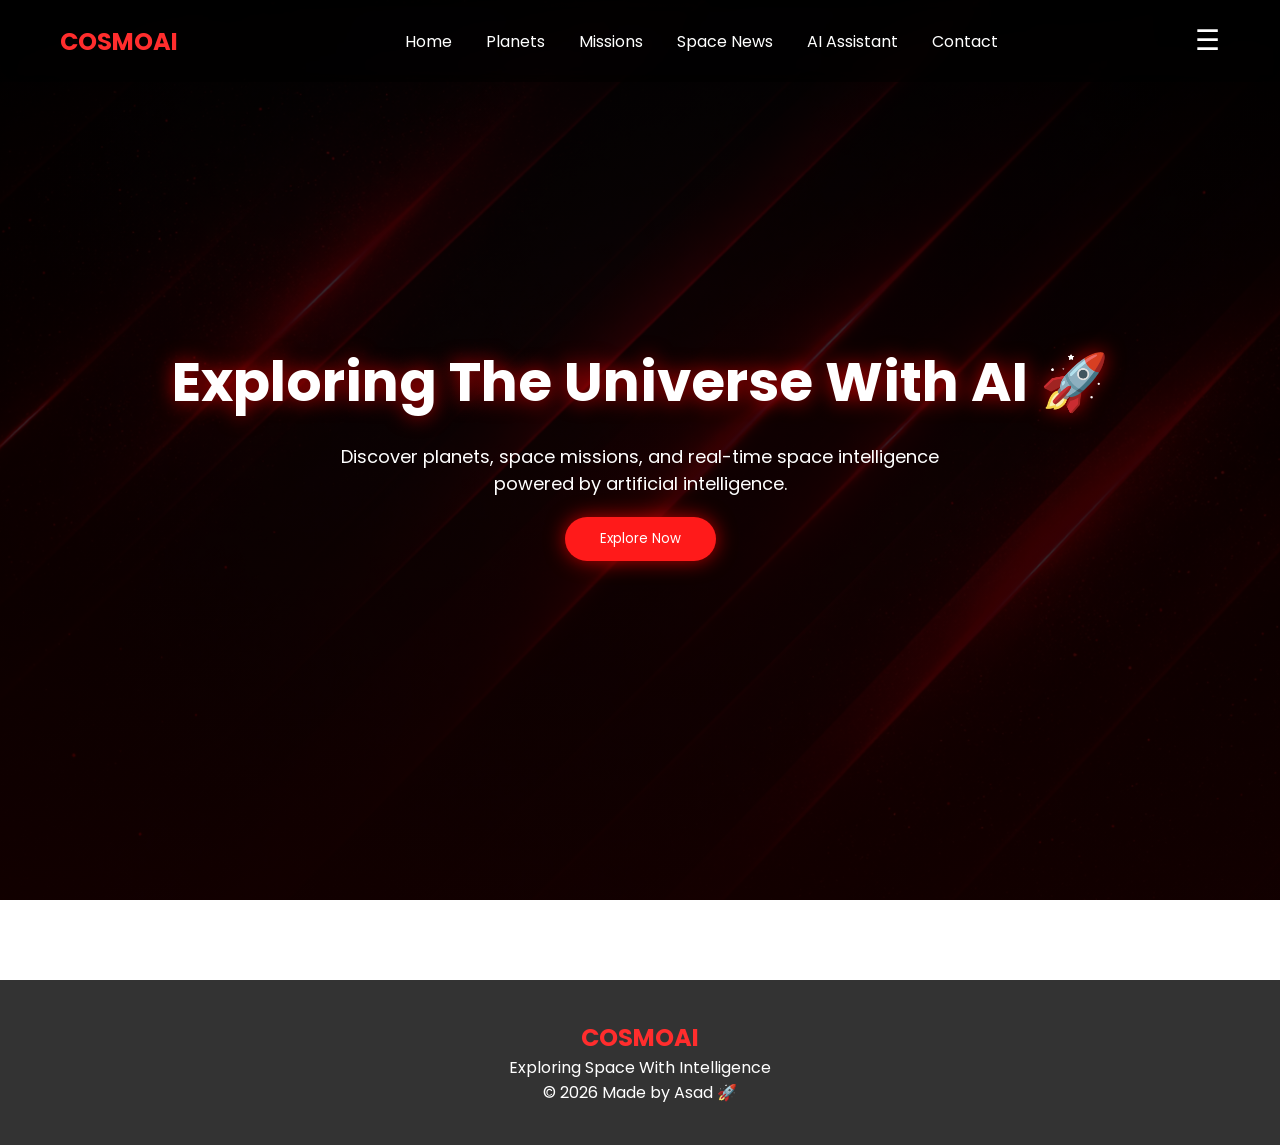
==== commit 195ca320: "sidebar" ====
--- a/index.html
+++ b/index.html
@@ -10,7 +10,8 @@
 </head>
 
 <body>
-<!-- navbar -->
+
+<!-- NAVBAR -->
 <header class="navbar">
 
     <div class="logo">COSMOAI</div>
@@ -45,77 +46,16 @@
 
 <!-- HERO -->
 <section class="hero">
-    <h1>Exploring The Universe With AI 🚀</h1>
-    <p>
-        Discover planets, space missions, and real-time space intelligence
-        powered by artificial intelligence.
-    </p>
-    <button class="glow-btn">Explore Now</button>
+<h1>Exploring The Universe With AI 🚀</h1>
+<p>
+Discover planets, space missions, and real-time space intelligence
+powered by artificial intelligence.
+</p>
+<button class="glow-btn">Explore Now</button>
 </section>
 
-<!-- PLANETS -->
-<section class="section">
-        <h2>Featured Planets 🪐</h2>
-        <div class="cards">
-            <div class="card">
-                <img src="mars1.png">
-                    <div class="card-content">
-                        <h3>Mars</h3>
-                            <p>The red planet and future home of humanity.</p>
-            </div>
-        </div>
 
-    <div class="card">
-        <img src="jupiter.png">
-            <div class="card-content">
-                <h3>Jupiter</h3>
-                <p>The largest planet in our solar system.</p>
-            </div>
-    </div>
 
-    <div class="card">
-        <img src="saturn.png">
-            <div class="card-content">
-                <h3>Saturn</h3>
-                <p>Famous for its beautiful ring system.</p>
-            </div>
-    </div>
-
-</div>
-</section>
-
-<!-- MISSIONS -->
-<section class="section">
-    <h2>Space Missions 🚀</h2>
-        <div class="cards">
-            <div class="card">
-                <img src="aretemis1.png">
-                    <div class="card-content">
-                        <h3>Artemis</h3>
-                        <p>Returning humans to the Moon.</p>
-            </div>
-    </div>
-
-    <div class="card">
-        <img src="mars-rover.png">
-            <div class="card-content">
-                <h3>Mars Rover</h3>
-                <p>Exploring the surface of Mars.</p>
-            </div>
-    </div>
-
-    <div class="card">
-        <img src="webb.png">
-            <div class="card-content">
-                <h3>James Webb</h3>
-                <p>Discovering deep space mysteries.</p>
-            </div>
-    </div>
-
-</div>
-</section>
-
-<!-- FOOTER -->
 <footer>
 <h2>COSMOAI</h2>
 <p>Exploring Space With Intelligence</p>
--- a/index.css
+++ b/index.css
@@ -1,99 +1,114 @@
+/* =========================
+   RESET
+========================= */
 *{
-margin:0;
-padding:0;
-box-sizing:border-box;
-font-family:'Poppins',sans-serif;
+    margin:0;
+    padding:0;
+    box-sizing:border-box;
+    font-family:'Poppins',sans-serif;
 }
 
 body{
-color:white;
-overflow-x:hidden;
-}
-
-/* BACKGROUND */
+    color:white;
+    overflow-x:hidden;
+}
+
+/* =========================
+   BACKGROUND
+========================= */
 body::before{
-content:"";
-position:fixed;
-width:100%;
-height:100%;
-background:
-linear-gradient(rgba(0,0,0,0.8),rgba(20,0,0,0.85)),
-url("slashes.png");
-background-size:cover;
-background-position:center;
-background-attachment:fixed;
-z-index:-1;
-}
-
-/* NAVBAR */
+    content:"";
+    position:fixed;
+    width:100%;
+    height:100%;
+    background:
+        linear-gradient(rgba(0,0,0,0.8),rgba(20,0,0,0.85)),
+        url("slashes.png");
+    background-size:cover;
+    background-position:center;
+    background-attachment:fixed;
+    z-index:-1;
+}
+
+/* =========================
+   NAVBAR
+========================= */
 .navbar{
-display:flex;
-justify-content:space-between;
-align-items:center;
-padding:20px 60px;
-background:rgba(0,0,0,0.5);
-backdrop-filter:blur(10px);
-position:fixed;
-width:100%;
-z-index:1000;
+    display:flex;
+    justify-content:space-between;
+    align-items:center;
+    padding:20px 60px;
+    background:rgba(0,0,0,0.5);
+    backdrop-filter:blur(10px);
+    position:fixed;
+    width:100%;
+    z-index:1000;
 }
 
 .logo{
-font-size:24px;
-font-weight:700;
-color:#ff2d2d;
+    font-size:24px;
+    font-weight:700;
+    color:#ff2d2d;
 }
 
 .nav-links a{
-color:white;
-text-decoration:none;
-margin-left:30px;
-transition:.3s;
+    color:white;
+    text-decoration:none;
+    margin-left:30px;
+    transition:.3s;
 }
 
 .nav-links a:hover{
-color:#ff2d2d;
-}
-
-/* MENU BUTTON */
+    color:#ff2d2d;
+}
+
+/* =========================
+   MENU BUTTON (VISIBLE)
+========================= */
 .menu-btn{
-    font-size:26px;
+    font-size:28px;
     background:none;
     border:none;
     color:white;
     cursor:pointer;
-    display:none;
-}
-
-/* SIDEBAR */
+    display:block; /* ✅ always visible */
+}
+
+/* =========================
+   SIDEBAR
+========================= */
 .sidebar{
     position:fixed;
     top:0;
-    left:-260px;
+    left:-260px; /* hidden initially */
     width:260px;
     height:100%;
     background:rgba(0,0,0,0.95);
-    backdrop-filter:blur(10px);
+    backdrop-filter:blur(12px);
     padding-top:80px;
     transition:0.4s ease;
     z-index:2000;
 }
 
+/* SHOW SIDEBAR */
 .sidebar.active{
     left:0;
 }
 
+/* Sidebar Links */
 .sidebar a{
     display:block;
     padding:15px 30px;
     color:white;
     text-decoration:none;
+    transition:.3s;
 }
 
 .sidebar a:hover{
     background:rgba(255,0,0,0.3);
 }
 
+/* Close Button */
 .close-btn{
     position:absolute;
     top:20px;
@@ -102,167 +117,176 @@
     cursor:pointer;
 }
 
-
-/* HERO */
+/* =========================
+   HERO
+========================= */
 .hero{
-height:100vh;
-display:flex;
-flex-direction:column;
-justify-content:center;
-align-items:center;
-text-align:center;
-padding:0 20px;
+    height:100vh;
+    display:flex;
+    flex-direction:column;
+    justify-content:center;
+    align-items:center;
+    text-align:center;
+    padding:0 20px;
 }
 
 .hero h1{
-font-size:55px;
-text-shadow:0 0 20px rgba(255,0,0,0.7);
+    font-size:55px;
+    text-shadow:0 0 20px rgba(255,0,0,0.7);
 }
 
 .hero p{
-margin:20px 0;
-max-width:600px;
-font-size:18px;
-}
-
-/* BUTTON */
+    margin:20px 0;
+    max-width:600px;
+    font-size:18px;
+}
+
+/* =========================
+   BUTTON
+========================= */
 .glow-btn{
-padding:12px 35px;
-border:none;
-border-radius:30px;
-background:#ff1a1a;
-color:white;
-cursor:pointer;
-box-shadow:0 0 20px rgba(255,0,0,0.7);
-transition:.3s;
+    padding:12px 35px;
+    border:none;
+    border-radius:30px;
+    background:#ff1a1a;
+    color:white;
+    cursor:pointer;
+    box-shadow:0 0 20px rgba(255,0,0,0.7);
+    transition:.3s;
 }
 
 .glow-btn:hover{
-transform:scale(1.1);
-box-shadow:0 0 40px rgba(255,0,0,1);
-}
-
-/* SECTION */
+    transform:scale(1.1);
+    box-shadow:0 0 40px rgba(255,0,0,1);
+}
+
+/* =========================
+   SECTION
+========================= */
 .section{
-padding:80px 10%;
-text-align:center;
+    padding:80px 10%;
+    text-align:center;
 }
 
 .section h2{
-margin-bottom:40px;
-font-size:32px;
-text-shadow:0 0 15px rgba(255,0,0,0.6);
-}
-
-/* CARDS */
+    margin-bottom:40px;
+    font-size:32px;
+    text-shadow:0 0 15px rgba(255,0,0,0.6);
+}
+
+/* =========================
+   CARDS
+========================= */
 .cards{
-display:flex;
-justify-content:center;
-gap:35px;
-flex-wrap:wrap;
+    display:flex;
+    justify-content:center;
+    gap:35px;
+    flex-wrap:wrap;
 }
 
 .card{
-position:relative;
-width:320px;
-height:300px;
-border-radius:15px;
-overflow:hidden;
-background:#000;
-cursor:pointer;
-border:1px solid rgba(255,0,0,.35);
-box-shadow:0 0 15px rgba(255,0,0,.35);
-transition:.4s;
+    position:relative;
+    width:320px;
+    height:300px;
+    border-radius:15px;
+    overflow:hidden;
+    background:#000;
+    cursor:pointer;
+    border:1px solid rgba(255,0,0,.35);
+    box-shadow:0 0 15px rgba(255,0,0,.35);
+    transition:.4s;
 }
 
 .card img{
-width:100%;
-height:100%;
-object-fit:cover;
-transition:.5s;
-}
-
-/* IMAGE FIXES */
+    width:100%;
+    height:100%;
+    object-fit:cover;
+    transition:.5s;
+}
+
+/* Image fixes */
 .card img[src*="mars"]{
-object-position:center 40%;
+    object-position:center 40%;
 }
 
 .card img[src*="artemis"]{
-object-fit:contain;
-background:black;
-}
-
-/* OVERLAY */
+    object-fit:contain;
+    background:black;
+}
+
+/* Overlay */
 .card::before{
-content:"";
-position:absolute;
-inset:0;
-background:linear-gradient(
-to top,
-rgba(0,0,0,.95) 15%,
-rgba(0,0,0,.5) 45%,
-transparent 80%);
-}
-
+    content:"";
+    position:absolute;
+    inset:0;
+    background:linear-gradient(
+        to top,
+        rgba(0,0,0,.95) 15%,
+        rgba(0,0,0,.5) 45%,
+        transparent 80%);
+}
+
+/* Text */
 .card-content{
-position:absolute;
-bottom:20px;
-left:20px;
-right:20px;
-z-index:2;
+    position:absolute;
+    bottom:20px;
+    left:20px;
+    right:20px;
+    z-index:2;
 }
 
 .card-content h3{
-font-size:22px;
-margin-bottom:5px;
+    font-size:22px;
+    margin-bottom:5px;
 }
 
 .card-content p{
-font-size:14px;
-color:#ccc;
-}
-
-/* GLOW */
+    font-size:14px;
+    color:#ccc;
+}
+
+/* Glow Line */
 .card::after{
-content:"";
-position:absolute;
-bottom:0;
-left:15%;
-width:70%;
-height:3px;
-background:red;
-box-shadow:0 0 18px red;
-}
-
+    content:"";
+    position:absolute;
+    bottom:0;
+    left:15%;
+    width:70%;
+    height:3px;
+    background:red;
+    box-shadow:0 0 18px red;
+}
+
+/* Hover */
 .card:hover{
-transform:translateY(-10px);
-box-shadow:0 0 35px rgba(255,0,0,.9);
+    transform:translateY(-10px);
+    box-shadow:0 0 35px rgba(255,0,0,.9);
 }
 
 .card:hover img{
-transform:scale(1.08);
-}
-
-/* FOOTER */
+    transform:scale(1.08);
+}
+
+/* =========================
+   FOOTER
+========================= */
 footer{
-background:rgba(0,0,0,0.8);
-padding:40px;
-text-align:center;
-margin-top:80px;
+    background:rgba(0,0,0,0.8);
+    padding:40px;
+    text-align:center;
+    margin-top:80px;
 }
 
 footer h2{
-color:#ff2d2d;
-}
-
-/* MOBILE VIEW */
+    color:#ff2d2d;
+}
+
+/* =========================
+   MOBILE
+========================= */
 @media(max-width:900px){
 
     .nav-links{
         display:none;
     }
-
-    .menu-btn{
-        display:block;
-    }
 }
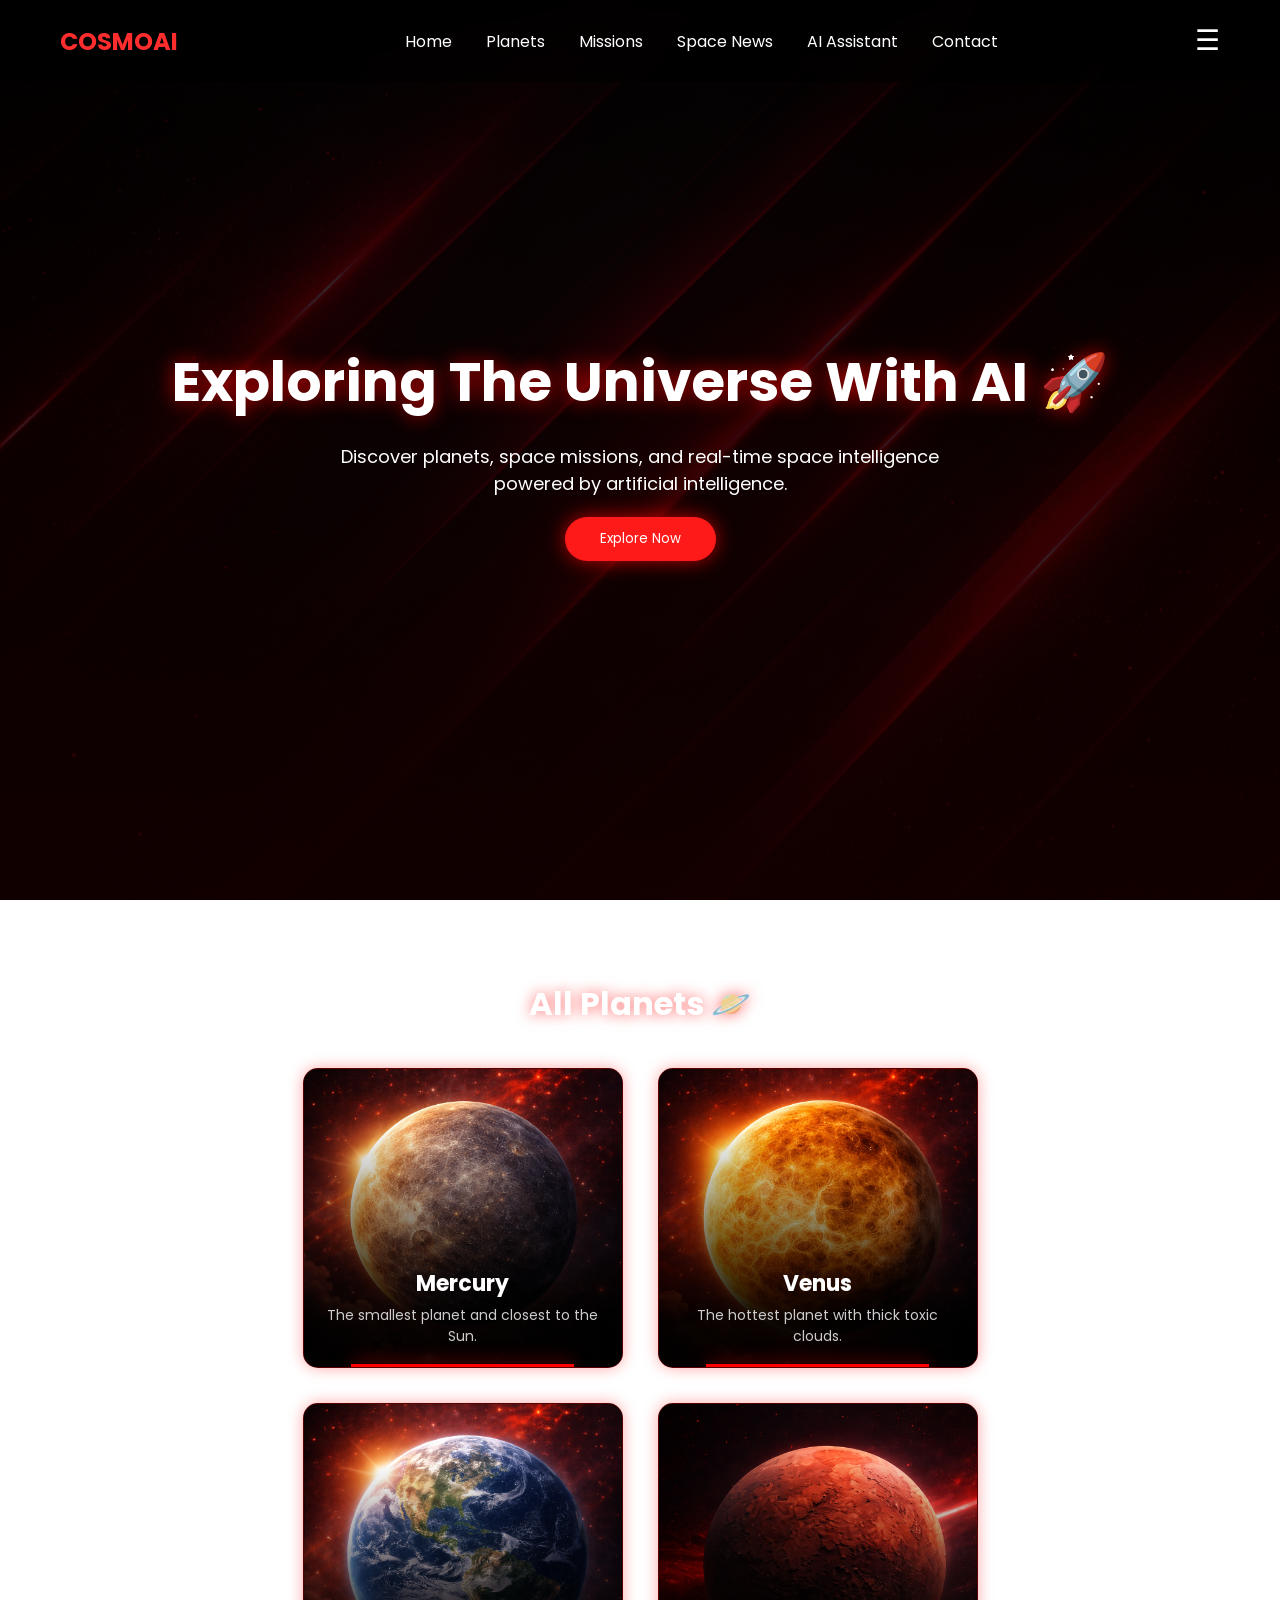
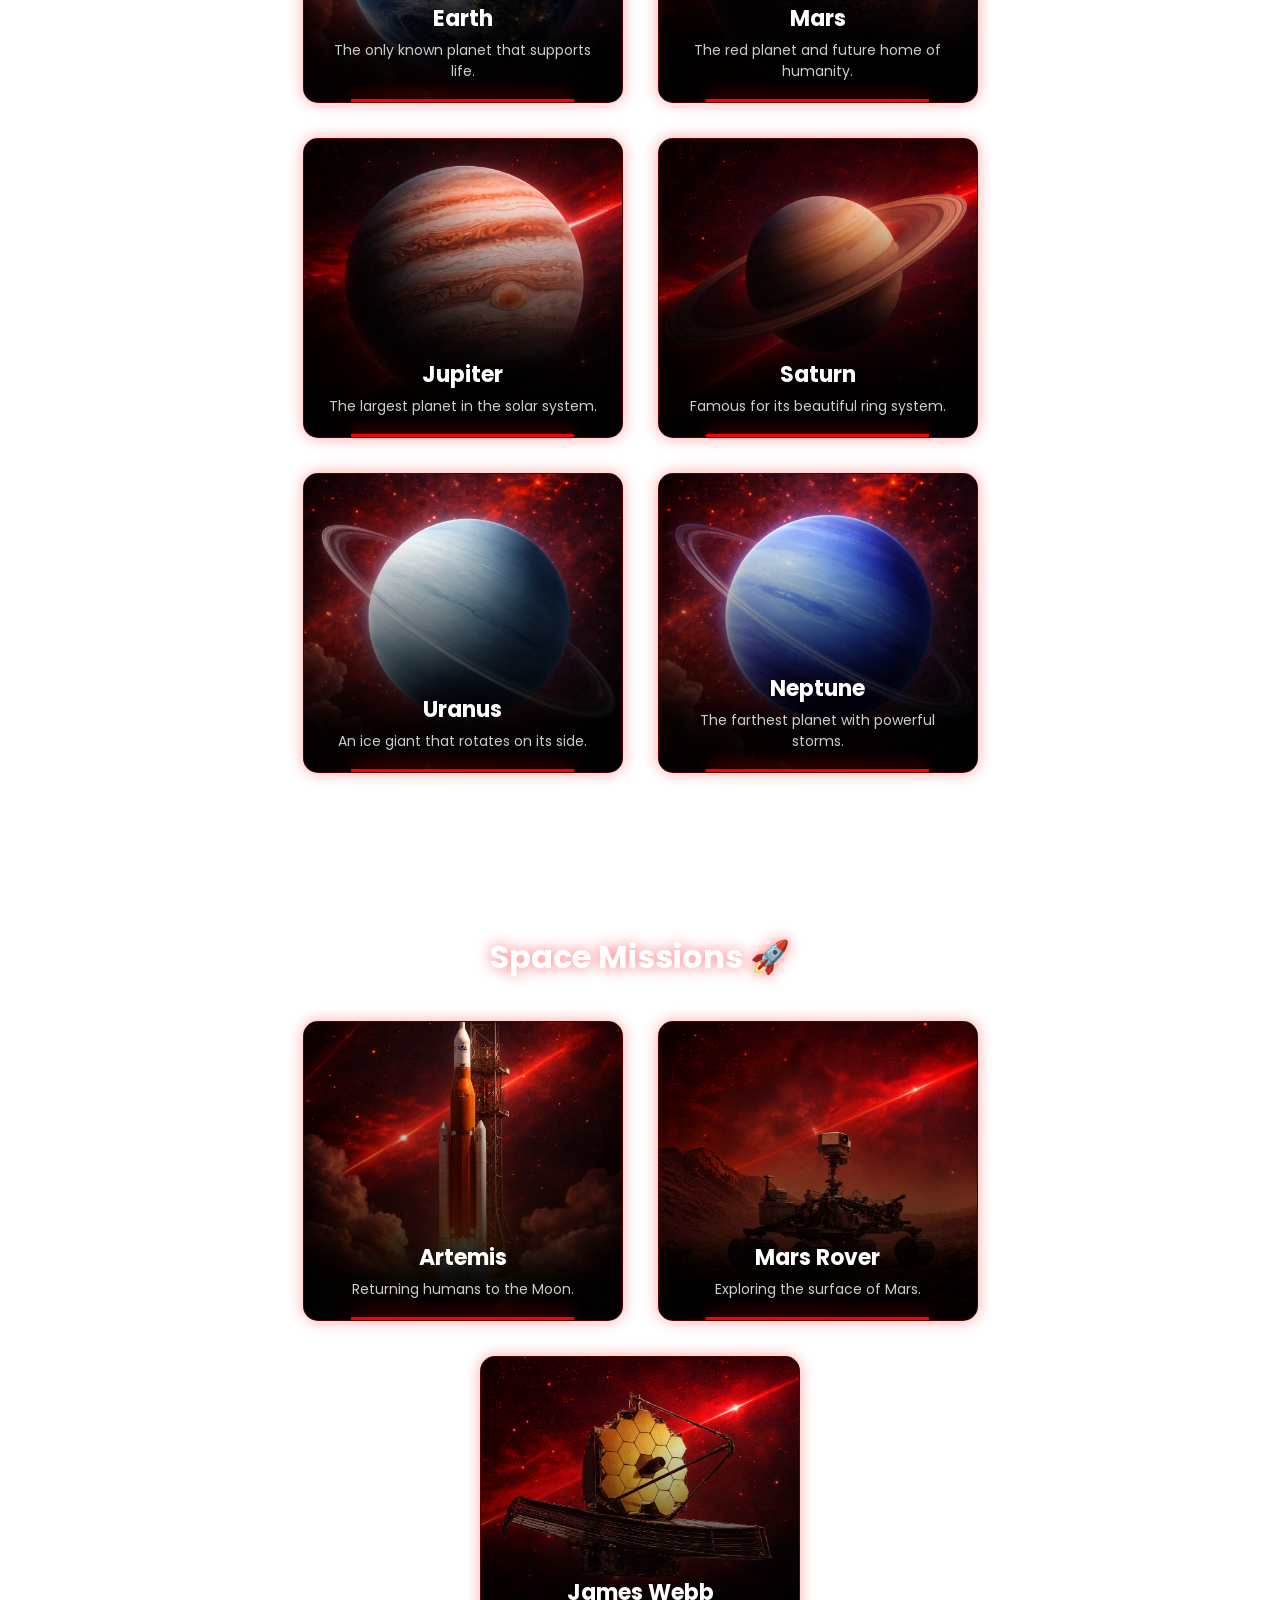
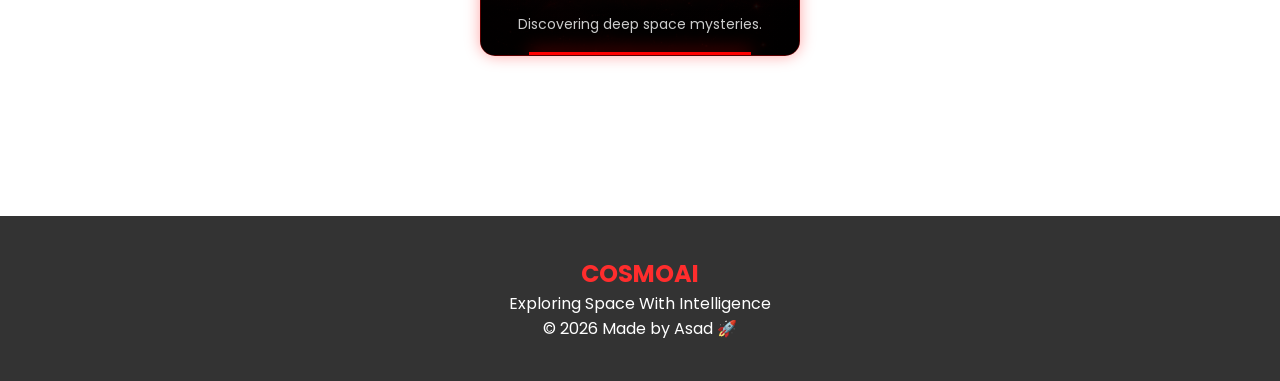
==== commit d08b40f5: "Explore" ====
--- a/index.html
+++ b/index.html
@@ -54,7 +54,106 @@
 <button class="glow-btn">Explore Now</button>
 </section>
 
+<!-- PLANETS --> 
+ <section class="section">
+<h2>All Planets 🪐</h2>
 
+<div class="cards">
+
+<div class="card">
+<img src="mercury.png">
+<div class="card-content">
+<h3>Mercury</h3>
+<p>The smallest planet and closest to the Sun.</p>
+</div>
+</div>
+
+<div class="card">
+<img src="venus.png">
+<div class="card-content">
+<h3>Venus</h3>
+<p>The hottest planet with thick toxic clouds.</p>
+</div>
+</div>
+
+<div class="card">
+<img src="earth.png">
+<div class="card-content">
+<h3>Earth</h3>
+<p>The only known planet that supports life.</p>
+</div>
+</div>
+
+<div class="card">
+<img src="mars1.png">
+<div class="card-content">
+<h3>Mars</h3>
+<p>The red planet and future home of humanity.</p>
+</div>
+</div>
+
+<div class="card">
+<img src="jupiter.png">
+<div class="card-content">
+<h3>Jupiter</h3>
+<p>The largest planet in the solar system.</p>
+</div>
+</div>
+
+<div class="card">
+<img src="saturn.png">
+<div class="card-content">
+<h3>Saturn</h3>
+<p>Famous for its beautiful ring system.</p>
+</div>
+</div>
+
+<div class="card">
+<img src="uranus.png">
+<div class="card-content">
+<h3>Uranus</h3>
+<p>An ice giant that rotates on its side.</p>
+</div>
+</div>
+
+<div class="card">
+<img src="neptune.png">
+<div class="card-content">
+<h3>Neptune</h3>
+<p>The farthest planet with powerful storms.</p>
+</div>
+</div>
+
+</div>
+</section> 
+
+<!-- MISSIONS --> 
+ <section class="section"> 
+    <h2>Space Missions 🚀</h2> 
+    <div class="cards"> 
+        <div class="card"> 
+            <img src="aretemis1.png"> 
+            <div class="card-content"> 
+                <h3>Artemis</h3> 
+                <p>Returning humans to the Moon.</p> 
+            </div> 
+        </div> 
+        <div class="card"> 
+            <img src="mars-rover.png"> 
+            <div class="card-content"> 
+                <h3>Mars Rover</h3> 
+                <p>Exploring the surface of Mars.</p> 
+            </div> 
+        </div> 
+        <div class="card"> 
+            <img src="webb.png"> 
+            <div class="card-content"> 
+                <h3>James Webb</h3> 
+                <p>Discovering deep space mysteries.</p> 
+            </div> 
+        </div> 
+    </div> 
+</section>
 
 <footer>
 <h2>COSMOAI</h2>
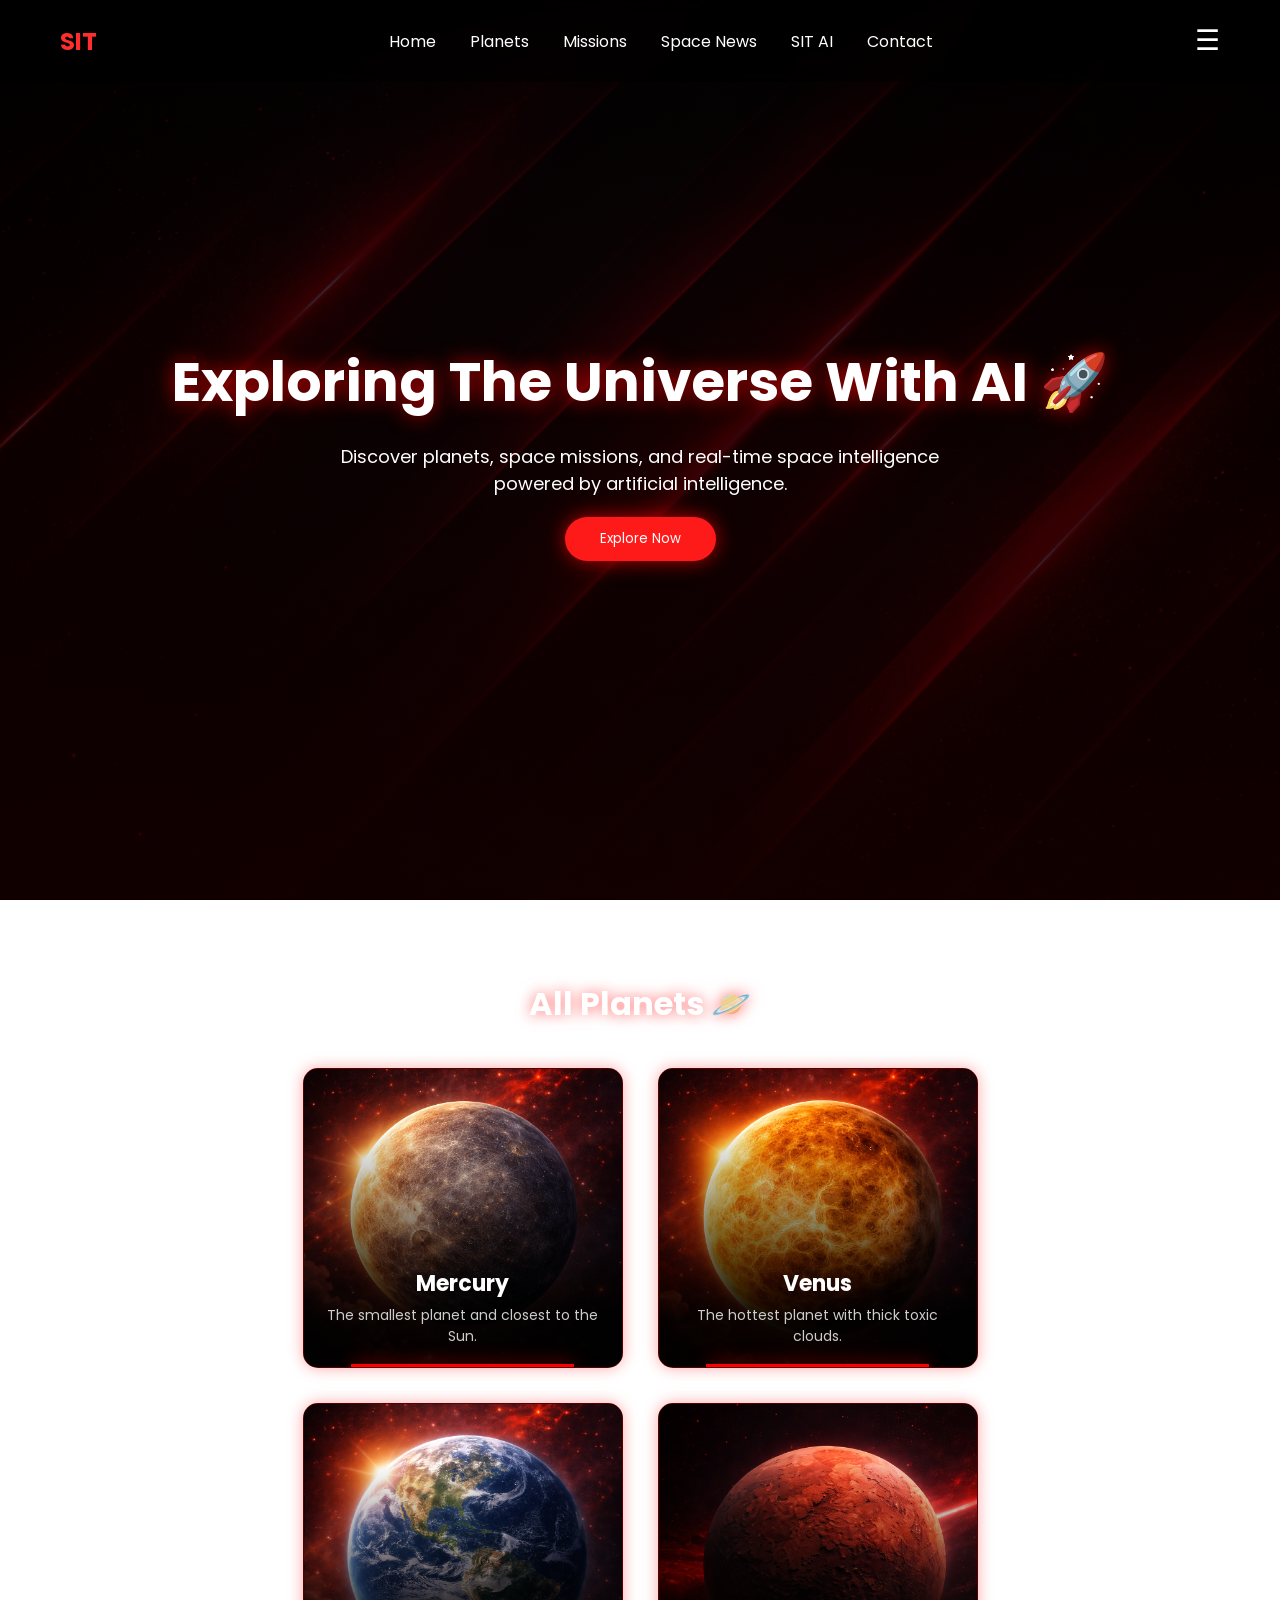
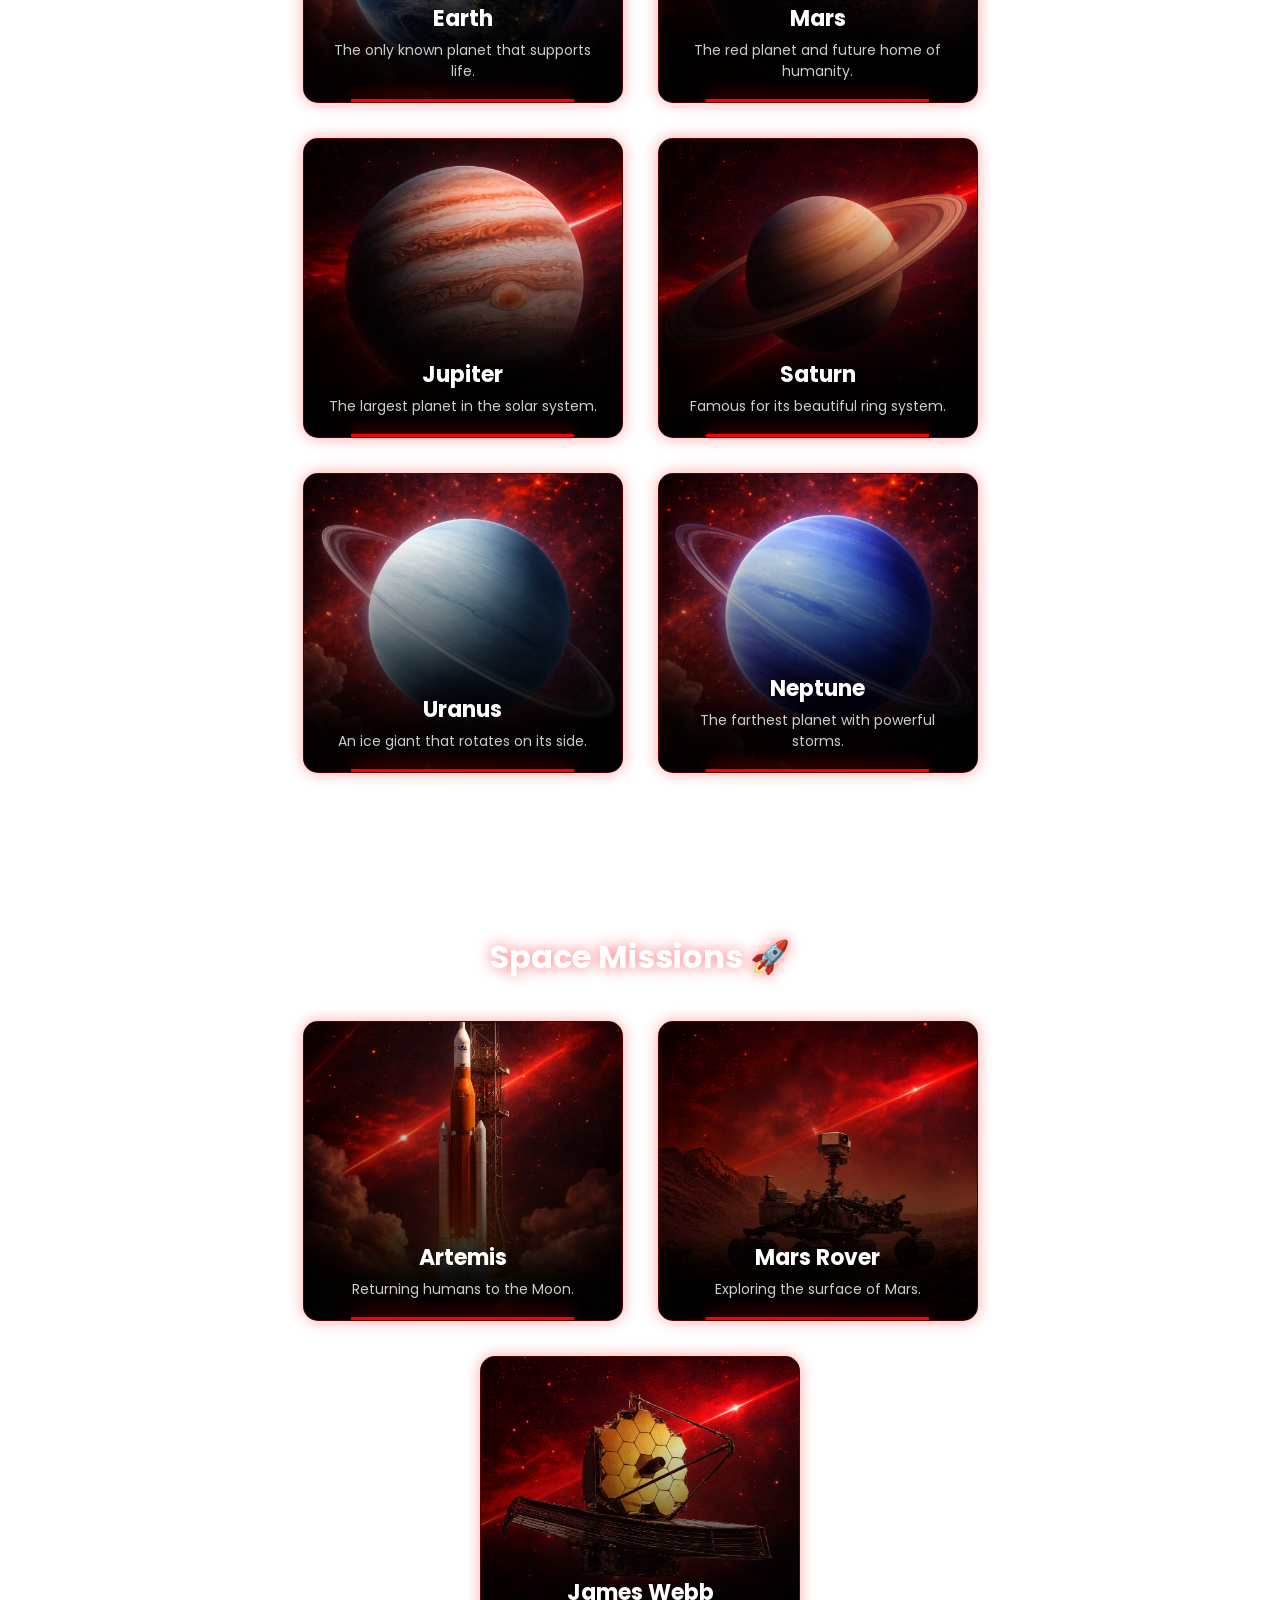
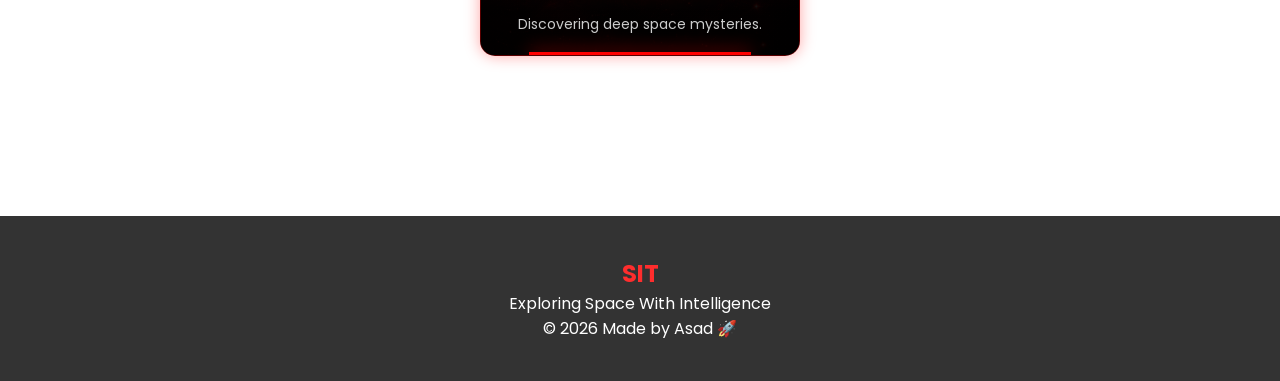
==== commit 63f2234b: "new name of website" ====
--- a/index.html
+++ b/index.html
@@ -14,14 +14,14 @@
 <!-- NAVBAR -->
 <header class="navbar">
 
-    <div class="logo">COSMOAI</div>
+    <div class="logo">SIT</div>
 
     <nav class="nav-links">
         <a href="#">Home</a>
         <a href="#">Planets</a>
         <a href="#">Missions</a>
         <a href="#">Space News</a>
-        <a href="#">AI Assistant</a>
+        <a href="#">SIT AI</a>
         <a href="#">Contact</a>
     </nav>
 
@@ -39,7 +39,7 @@
     <a href="#">Planets</a>
     <a href="#">Missions</a>
     <a href="#">Explore</a>
-    <a href="#">AI Assistant</a>
+    <a href="#">SIT AI</a>
     <a href="#">Contact</a>
 
 </div>
@@ -51,7 +51,9 @@
 Discover planets, space missions, and real-time space intelligence
 powered by artificial intelligence.
 </p>
-<button class="glow-btn">Explore Now</button>
+<a href="explore.html">
+<button class="glow-btn" >Explore Now</button>
+</a>
 </section>
 
 <!-- PLANETS --> 
@@ -156,7 +158,7 @@
 </section>
 
 <footer>
-<h2>COSMOAI</h2>
+<h2>SIT</h2>
 <p>Exploring Space With Intelligence</p>
 <p>© 2026 Made by Asad 🚀</p>
 </footer>
